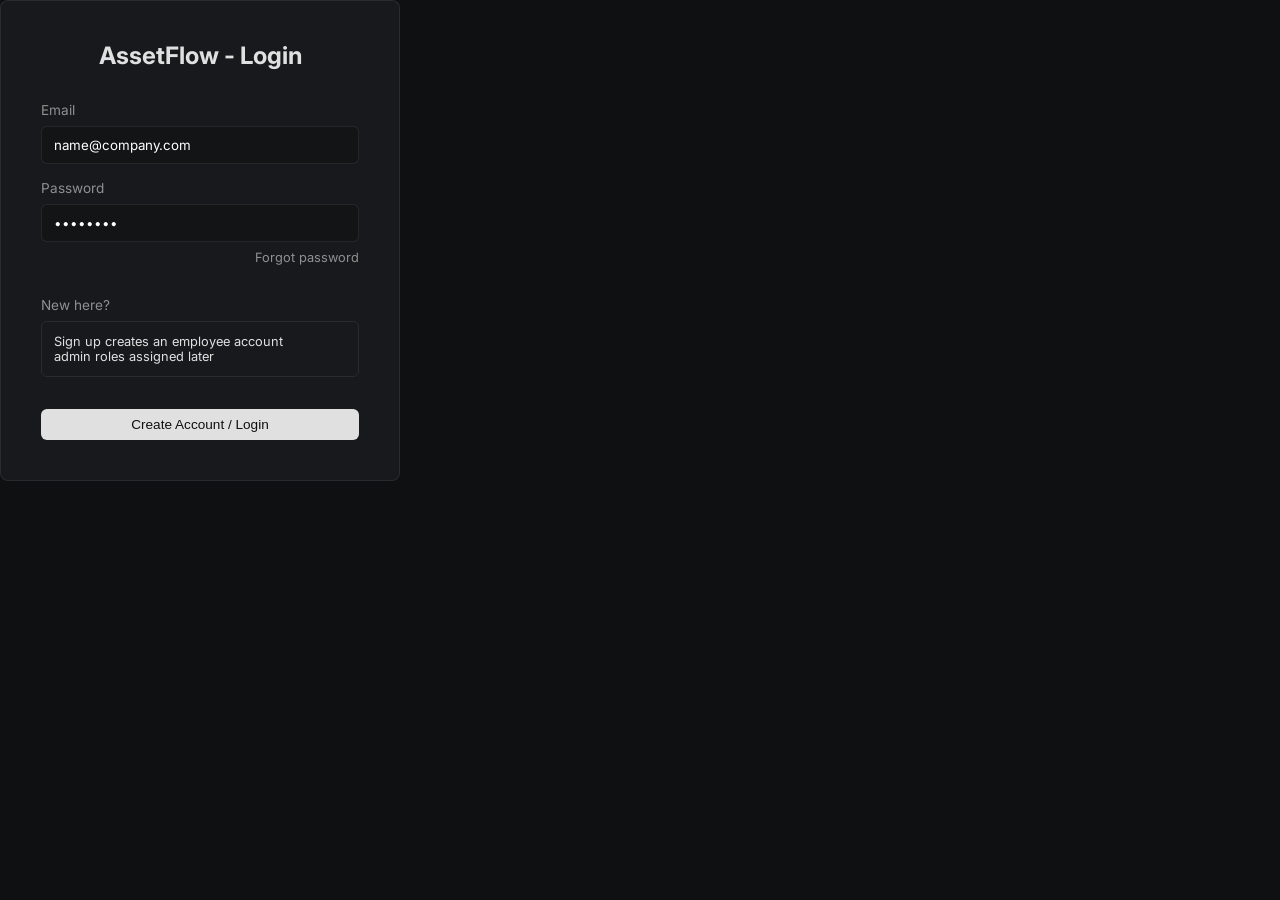
==== frontend/index.html @ 8fb20fa6 "Add AssetFlow frontend UI" ====
<!DOCTYPE html>
<html lang="en">
<head>
    <meta charset="UTF-8">
    <meta name="viewport" content="width=device-width, initial-scale=1.0">
    <title>AssetFlow</title>
    <link rel="stylesheet" href="style.css">
</head>
<body>

    <!-- Login Screen -->
    <div id="view-login" class="view-container active login-container">
        <div class="card glass login-card">
            <div class="login-title">AssetFlow - Login</div>
            <div class="form-group">
                <label>Email</label>
                <input type="email" class="form-control" value="name@company.com">
            </div>
            <div class="form-group">
                <label>Password</label>
                <input type="password" class="form-control" value="••••••••">
                <div style="text-align: right; margin-top: 8px; font-size: 0.8rem; color: var(--text-secondary);">Forgot password</div>
            </div>
            <div style="margin: 32px 0;">
                <div style="font-size: 0.85rem; color: var(--text-secondary); margin-bottom: 8px;">New here?</div>
                <div style="border: 1px solid var(--border-color); padding: 12px; border-radius: 6px; font-size: 0.8rem;">
                    Sign up creates an employee account<br>admin roles assigned later
                </div>
            </div>
            <button class="btn btn-primary" style="width: 100%;" onclick="navigateTo('view-dashboard')">Create Account / Login</button>
        </div>
    </div>

    <!-- Main App Layout -->
    <div id="app-layout" style="display: none; width: 100%; height: 100%;">
        <!-- Sidebar -->
        <div class="sidebar">
            <div class="sidebar-header">AssetFlow</div>
            <div class="sidebar-nav">
                <div class="nav-item active" onclick="navigateTo('view-dashboard')">Dashboard</div>
                <div class="nav-item" onclick="navigateTo('view-org-setup')">Organization setup</div>
                <div class="nav-item" onclick="navigateTo('view-assets')">Assets</div>
                <div class="nav-item" onclick="navigateTo('view-allocation')">Allocation & Transfer</div>
                <div class="nav-item" onclick="navigateTo('view-booking')">Resource Booking</div>
                <div class="nav-item" onclick="navigateTo('view-maintenance')">Maintenance</div>
                <div class="nav-item" onclick="navigateTo('view-audit')">Audit</div>
                <div class="nav-item" onclick="navigateTo('view-reports')">Reports</div>
                <div class="nav-item" onclick="navigateTo('view-notifications')">Notifications</div>
            </div>
        </div>

        <!-- Main Content Area -->
        <div class="main-content">

            <!-- Dashboard Screen -->
            <div id="view-dashboard" class="view-container">
                <div class="screen-header">Today's Overview</div>
                
                <div class="card-grid">
                    <div class="card">
                        <div class="card-title">Available</div>
                        <div class="card-value">128</div>
                    </div>
                    <div class="card">
                        <div class="card-title">Allocated</div>
                        <div class="card-value">35</div>
                    </div>
                    <div class="card">
                        <div class="card-title">Available</div>
                        <div class="card-value">4</div>
                    </div>
                </div>
                
                <div class="card-grid">
                    <div class="card">
                        <div class="card-title">Active Bookings</div>
                        <div class="card-value">4</div>
                    </div>
                    <div class="card">
                        <div class="card-title">Pending Transfers</div>
                        <div class="card-value">3</div>
                    </div>
                    <div class="card">
                        <div class="card-title">Upcoming returns</div>
                        <div class="card-value">12</div>
                    </div>
                </div>

                <div class="alert-banner">
                    3 assets overdue for return - flagged for follow-up
                </div>

                <div style="display: flex; gap: 12px; margin-bottom: 32px;">
                    <button class="btn btn-success">+ register asset</button>
                    <button class="btn">Book resource</button>
                    <button class="btn">Raise requests</button>
                </div>

                <h3>Recent Activity</h3>
                <div class="activity-feed">
                    <div class="activity-item">
                        <span>Laptop AF-0114 - allocated to Priya shah - IT dept</span>
                    </div>
                    <div class="activity-item">
                        <span>Room B2 - booking confirmed - 2:00 to 3:00 PM</span>
                    </div>
                    <div class="activity-item">
                        <span>Projector AF-0092 - maintenance resolved</span>
                    </div>
                </div>
            </div>

            <!-- Organization Setup Screen -->
            <div id="view-org-setup" class="view-container">
                <div class="screen-header">
                    Organization setup
                    <button class="btn btn-success">+ Add</button>
                </div>
                <div class="tabs">
                    <div class="tab active">Departments</div>
                    <div class="tab">Categories</div>
                    <div class="tab">Employee</div>
                </div>
                <div class="table-container">
                    <table>
                        <thead>
                            <tr>
                                <th>Department</th>
                                <th>Head</th>
                                <th>Parent Dept</th>
                                <th>Status</th>
                            </tr>
                        </thead>
                        <tbody>
                            <tr>
                                <td>Engineering</td>
                                <td>aditi sen</td>
                                <td>-</td>
                                <td><span class="badge green">Active</span></td>
                            </tr>
                            <tr>
                                <td>Facilities</td>
                                <td>rohan mehta</td>
                                <td>-</td>
                                <td><span class="badge green">Active</span></td>
                            </tr>
                            <tr>
                                <td>Field ops (east)</td>
                                <td>samir iqbal</td>
                                <td>Field Ops</td>
                                <td><span class="badge gray">Inactive</span></td>
                            </tr>
                        </tbody>
                    </table>
                </div>
                <div style="margin-top: 16px; font-size: 0.85rem; color: var(--text-secondary);">
                    Adding a department here also drives the picklists in Screen 4 & 5
                </div>
            </div>

            <!-- Asset Directory Screen -->
            <div id="view-assets" class="view-container">
                <div class="screen-header">
                    Asset registrations and directory
                    <button class="btn btn-success">+ Register Asset</button>
                </div>
                
                <div style="margin-bottom: 24px;">
                    <input type="text" class="form-control" placeholder="Search by tag, serial, or QR code..." style="margin-bottom: 12px;">
                    <div style="display: flex; gap: 8px;">
                        <button class="btn">Category</button>
                        <button class="btn">Status</button>
                        <button class="btn">Department</button>
                    </div>
                </div>

                <div class="table-container">
                    <table>
                        <thead>
                            <tr>
                                <th>Tag</th>
                                <th>Name</th>
                                <th>Category</th>
                                <th>Status</th>
                                <th>Location</th>
                            </tr>
                        </thead>
                        <tbody>
                            <tr>
                                <td>AF-0012</td>
                                <td>Dell Laptop</td>
                                <td>Electronics</td>
                                <td><span class="badge gray">Allocated</span></td>
                                <td>bangalore</td>
                            </tr>
                            <tr>
                                <td>AF-0042</td>
                                <td>Projector</td>
                                <td>Electronics</td>
                                <td><span class="badge yellow">Maintenance</span></td>
                                <td>HQ Floor 2</td>
                            </tr>
                            <tr>
                                <td>AF-0201</td>
                                <td>Office Chair</td>
                                <td>Furniture</td>
                                <td><span class="badge green">Available</span></td>
                                <td>warehouse</td>
                            </tr>
                        </tbody>
                    </table>
                </div>
            </div>

            <!-- Asset Allocation Screen -->
            <div id="view-allocation" class="view-container">
                <div class="screen-header">Asset allocation & Transfer</div>
                
                <div class="card">
                    <div class="form-group">
                        <label>Asset</label>
                        <input type="text" class="form-control" value="AF-0114 - Dell laptop" readonly>
                    </div>

                    <div class="alert-banner">
                        Already allocated to Priya shah (Engineering)
                        Direct re-allocation is blocked - submit a transfer request below
                    </div>

                    <h4 style="margin: 24px 0 16px 0;">Transfer Request</h4>
                    <div style="display: flex; gap: 16px; margin-bottom: 16px;">
                        <div class="form-group" style="flex: 1;">
                            <label>From</label>
                            <input type="text" class="form-control" value="Priya Shah" readonly>
                        </div>
                        <div class="form-group" style="flex: 1;">
                            <label>To</label>
                            <select class="form-control">
                                <option>Select Employee...</option>
                            </select>
                        </div>
                    </div>
                    
                    <div class="form-group">
                        <label>Reason</label>
                        <textarea class="form-control" rows="3"></textarea>
                    </div>
                    
                    <button class="btn btn-success">Submit Request</button>

                    <h4 style="margin: 32px 0 16px 0;">Allocation history</h4>
                    <div style="font-size: 0.85rem; color: var(--text-secondary); line-height: 1.6;">
                        Mar 12 - Allocated to Priya shah - Engineering<br>
                        Jan 04 - Returned by Arjun dev - condition good
                    </div>
                </div>
            </div>

            <!-- Resource Booking Screen -->
            <div id="view-booking" class="view-container">
                <div class="screen-header">Resource booking</div>
                
                <div class="card">
                    <div class="form-group">
                        <label>Resource</label>
                        <input type="text" class="form-control" value="Conference room B2 - Cap: 8 pax" readonly>
                    </div>
                    
                    <div style="margin: 24px 0; position: relative;">
                        <div style="display: flex; margin-bottom: 8px; font-size: 0.85rem;">
                            <div style="width: 50px;">9:00</div>
                            <div style="flex: 1; background: var(--accent-blue); padding: 4px 8px; border-radius: 4px; color: white;">Booked - Procurement Team - 9 to 10</div>
                        </div>
                        <div style="display: flex; margin-bottom: 8px; font-size: 0.85rem;">
                            <div style="width: 50px;">10:00</div>
                            <div style="flex: 1; border: 1px dashed var(--accent-red); padding: 4px 8px; border-radius: 4px; color: var(--accent-red);">Requested 9:30 to 11:00 - conflict - slot is unavailble</div>
                        </div>
                        <div style="display: flex; margin-bottom: 8px; font-size: 0.85rem;">
                            <div style="width: 50px;">11:00</div>
                        </div>
                    </div>

                    <button class="btn btn-success">Book a slot</button>
                </div>
            </div>

            <!-- Maintenance Screen -->
            <div id="view-maintenance" class="view-container">
                <div class="screen-header">Maintenance Management</div>
                
                <div class="kanban-board">
                    <div class="kanban-column">
                        <div class="kanban-header">Pending</div>
                        <div class="kanban-card">
                            <div class="kanban-card-title">AF-0062</div>
                            <div>Projector bulb not turning on</div>
                        </div>
                    </div>
                    <div class="kanban-column">
                        <div class="kanban-header">Approved</div>
                        <div class="kanban-card">
                            <div class="kanban-card-title">AF-0113</div>
                            <div>AC unit noisy compressor</div>
                        </div>
                    </div>
                    <div class="kanban-column">
                        <div class="kanban-header">Technician assigned</div>
                        <div class="kanban-card">
                            <div class="kanban-card-title">AF-0098</div>
                            <div>Forklift needs oil service</div>
                        </div>
                    </div>
                    <div class="kanban-column">
                        <div class="kanban-header">in progress</div>
                        <div class="kanban-card">
                            <div class="kanban-card-title">AF-0192</div>
                            <div>Printer jam, parts ordered</div>
                        </div>
                    </div>
                    <div class="kanban-column">
                        <div class="kanban-header">Resolved</div>
                        <div class="kanban-card" style="border-color: rgba(16, 185, 129, 0.5);">
                            <div class="kanban-card-title">AF-1122</div>
                            <div>Chair repair resolved 2 Jul</div>
                        </div>
                    </div>
                </div>
            </div>

            <!-- Audit Screen -->
            <div id="view-audit" class="view-container">
                <div class="screen-header">Asset Audit</div>
                
                <div class="card">
                    <div style="font-weight: 600; margin-bottom: 16px;">Q3 audits engineering dept - 1-15 jul</div>
                    <div style="font-size: 0.85rem; color: var(--text-secondary); margin-bottom: 24px;">Auditors: A. Mehra, R. Rajput</div>
                    
                    <div class="table-container" style="margin-bottom: 24px;">
                        <table>
                            <thead>
                                <tr>
                                    <th>Asset</th>
                                    <th>Expected location</th>
                                    <th>Verification</th>
                                </tr>
                            </thead>
                            <tbody>
                                <tr>
                                    <td>AF-0114 Dell laptop</td>
                                    <td>Desk 402</td>
                                    <td><span class="badge gray" style="border: 1px solid var(--accent-green); color: var(--accent-green); background: transparent;">Verified</span></td>
                                </tr>
                                <tr>
                                    <td>AF-0221 Office chair</td>
                                    <td>Desk 402</td>
                                    <td><span class="badge gray" style="border: 1px solid var(--accent-red); color: var(--accent-red); background: transparent;">Missing</span></td>
                                </tr>
                                <tr>
                                    <td>AF-9822 Monitor</td>
                                    <td>Desk 403</td>
                                    <td><span class="badge gray" style="border: 1px solid var(--accent-yellow); color: var(--accent-yellow); background: transparent;">Damaged</span></td>
                                </tr>
                            </tbody>
                        </table>
                    </div>

                    <div class="alert-banner" style="background: rgba(245, 158, 11, 0.1); border-color: rgba(245, 158, 11, 0.3); color: #fbbf24;">
                        2 assets flagged - discrepancy report generated automatically
                    </div>
                    
                    <button class="btn btn-success">Close audit cycle</button>
                </div>
            </div>

            <!-- Reports Screen -->
            <div id="view-reports" class="view-container">
                <div class="screen-header">Reports & Analytics</div>
                
                <div style="display: flex; gap: 16px; margin-bottom: 32px;">
                    <div class="card" style="flex: 1;">
                        <div class="card-title">Utilization by department</div>
                        <div style="height: 150px; display: flex; align-items: flex-end; gap: 12px; margin-top: 16px;">
                            <div style="width: 30px; height: 60%; background: var(--accent-blue);"></div>
                            <div style="width: 30px; height: 90%; background: var(--accent-blue);"></div>
                            <div style="width: 30px; height: 40%; background: var(--accent-blue);"></div>
                            <div style="width: 30px; height: 75%; background: var(--accent-blue);"></div>
                        </div>
                    </div>
                    <div class="card" style="flex: 1;">
                        <div class="card-title">Maintenance frequency</div>
                        <div style="height: 150px; display: flex; align-items: center; justify-content: center; color: var(--accent-blue);">
                            <!-- simple mock line chart path -->
                            <svg width="100%" height="100%" viewBox="0 0 100 100" preserveAspectRatio="none">
                                <path d="M0 80 Q 25 20, 50 60 T 100 10" stroke="currentColor" fill="none" stroke-width="2"/>
                            </svg>
                        </div>
                    </div>
                </div>

                <div style="display: flex; gap: 32px;">
                    <div style="flex: 1;">
                        <h4>Most used assets</h4>
                        <div style="font-size: 0.85rem; color: var(--text-secondary); margin-top: 8px;">
                            Room B2: 24 bookings this month<br>
                            Van AF-332: 21 trips this month<br>
                            Projector AF-228: 18 uses
                        </div>
                    </div>
                    <div style="flex: 1;">
                        <h4>Idle assets</h4>
                        <div style="font-size: 0.85rem; color: var(--text-secondary); margin-top: 8px;">
                            Scanner AF-0021 : unused 120 days<br>
                            Chair AF-2410 : unused 45 days
                        </div>
                    </div>
                </div>
            </div>

            <!-- Notifications Screen -->
            <div id="view-notifications" class="view-container">
                <div class="screen-header">Activity logs & Notifications</div>
                
                <div class="tabs" style="justify-content: center; margin-bottom: 32px;">
                    <div class="tab active">All</div>
                    <div class="tab">Alerts</div>
                    <div class="tab">Approvals</div>
                    <div class="tab">Bookings</div>
                </div>

                <div class="card">
                    <div class="activity-feed" style="margin-top: 0;">
                        <div class="activity-item">
                            <span><span style="color: var(--accent-blue); margin-right: 8px;">●</span> Laptop AF-0114 assigned to Priya shah</span>
                            <span class="activity-time">2m ago</span>
                        </div>
                        <div class="activity-item">
                            <span><span style="color: var(--accent-green); margin-right: 8px;">●</span> Maintenance request AF-0022 approved</span>
                            <span class="activity-time">15m ago</span>
                        </div>
                        <div class="activity-item">
                            <span><span style="color: var(--text-secondary); margin-right: 8px;">●</span> Booking confirmed : Room B2 : 2:00 to 3:00 PM</span>
                            <span class="activity-time">1h ago</span>
                        </div>
                        <div class="activity-item">
                            <span><span style="color: var(--accent-blue); margin-right: 8px;">●</span> Transfer approved : AF-0033 to facilities dept</span>
                            <span class="activity-time">2h ago</span>
                        </div>
                        <div class="activity-item">
                            <span><span style="color: var(--accent-red); margin-right: 8px;">●</span> Overdue return : AF-0021 was due 3 days ago</span>
                            <span class="activity-time">1d ago</span>
                        </div>
                        <div class="activity-item">
                            <span><span style="color: var(--accent-yellow); margin-right: 8px;">●</span> Audit discrepancy flagged : AF-0098 damaged</span>
                            <span class="activity-time">2d ago</span>
                        </div>
                    </div>
                </div>
            </div>

        </div>
    </div>

    <script src="app.js"></script>
</body>
</html>
---- frontend/style.css ----
@import url('https://fonts.googleapis.com/css2?family=Inter:wght@300;400;500;600;700&display=swap');

:root {
    --bg-main: #0f1011;
    --bg-card: #18191c;
    --bg-card-hover: #1e1f23;
    --text-primary: #e0e0e0;
    --text-secondary: #909090;
    --border-color: rgba(255, 255, 255, 0.08);
    --accent-blue: #3b82f6;
    --accent-green: #10b981;
    --accent-red: #ef4444;
    --accent-yellow: #f59e0b;
    --glass-bg: rgba(24, 25, 28, 0.7);
    --glass-border: rgba(255, 255, 255, 0.05);
}

* {
    margin: 0;
    padding: 0;
    box-sizing: border-box;
}

body {
    font-family: 'Inter', sans-serif;
    background-color: var(--bg-main);
    color: var(--text-primary);
    display: flex;
    height: 100vh;
    overflow: hidden;
}

/* Glassmorphism utility */
.glass {
    background: var(--glass-bg);
    backdrop-filter: blur(12px);
    -webkit-backdrop-filter: blur(12px);
    border: 1px solid var(--glass-border);
}

/* Sidebar */
.sidebar {
    width: 250px;
    height: 100vh;
    background-color: var(--bg-card);
    border-right: 1px solid var(--border-color);
    display: flex;
    flex-direction: column;
    padding: 24px 16px;
    transition: transform 0.3s ease;
}

.sidebar-header {
    font-size: 1.25rem;
    font-weight: 700;
    margin-bottom: 32px;
    padding-left: 12px;
    color: #fff;
    display: flex;
    align-items: center;
    gap: 12px;
}

.sidebar-nav {
    display: flex;
    flex-direction: column;
    gap: 8px;
}

.nav-item {
    padding: 10px 12px;
    border-radius: 6px;
    color: var(--text-secondary);
    text-decoration: none;
    font-weight: 500;
    font-size: 0.9rem;
    cursor: pointer;
    transition: all 0.2s ease;
}

.nav-item:hover, .nav-item.active {
    background-color: var(--bg-card-hover);
    color: #fff;
}

/* Main Content */
.main-content {
    flex: 1;
    height: 100vh;
    overflow-y: auto;
    padding: 32px;
}

.view-container {
    display: none;
    animation: fadeIn 0.3s ease;
}

.view-container.active {
    display: block;
}

@keyframes fadeIn {
    from { opacity: 0; transform: translateY(10px); }
    to { opacity: 1; transform: translateY(0); }
}

/* Screen Headers */
.screen-header {
    font-size: 1.5rem;
    font-weight: 600;
    margin-bottom: 24px;
    display: flex;
    justify-content: space-between;
    align-items: center;
}

/* Cards & Layout */
.card-grid {
    display: grid;
    grid-template-columns: repeat(auto-fit, minmax(200px, 1fr));
    gap: 16px;
    margin-bottom: 24px;
}

.card {
    background-color: var(--bg-card);
    border: 1px solid var(--border-color);
    border-radius: 8px;
    padding: 20px;
    transition: transform 0.2s ease, border-color 0.2s ease;
}

.card:hover {
    transform: translateY(-2px);
    border-color: rgba(255, 255, 255, 0.15);
}

.card-title {
    font-size: 0.85rem;
    color: var(--text-secondary);
    margin-bottom: 8px;
}

.card-value {
    font-size: 1.75rem;
    font-weight: 700;
    color: #fff;
}

/* Red Banner */
.alert-banner {
    background-color: rgba(239, 68, 68, 0.1);
    border: 1px solid rgba(239, 68, 68, 0.3);
    color: #fca5a5;
    padding: 12px 16px;
    border-radius: 6px;
    margin-bottom: 24px;
    display: flex;
    align-items: center;
    gap: 12px;
    font-size: 0.9rem;
    font-weight: 500;
}

/* Buttons */
.btn {
    background-color: transparent;
    border: 1px solid var(--border-color);
    color: var(--text-primary);
    padding: 8px 16px;
    border-radius: 6px;
    font-size: 0.85rem;
    font-weight: 500;
    cursor: pointer;
    transition: all 0.2s ease;
}

.btn:hover {
    background-color: var(--bg-card-hover);
}

.btn-primary {
    background-color: var(--text-primary);
    color: var(--bg-main);
    border: none;
}

.btn-primary:hover {
    background-color: #fff;
}

.btn-success {
    background-color: rgba(16, 185, 129, 0.15);
    color: #34d399;
    border: 1px solid rgba(16, 185, 129, 0.3);
}

.btn-success:hover {
    background-color: rgba(16, 185, 129, 0.25);
}

/* Tables */
.table-container {
    background-color: var(--bg-card);
    border: 1px solid var(--border-color);
    border-radius: 8px;
    overflow: hidden;
}

table {
    width: 100%;
    border-collapse: collapse;
}

th, td {
    padding: 12px 16px;
    text-align: left;
    border-bottom: 1px solid var(--border-color);
    font-size: 0.9rem;
}

th {
    color: var(--text-secondary);
    font-weight: 500;
    font-size: 0.8rem;
    text-transform: uppercase;
    letter-spacing: 0.05em;
    background-color: rgba(0,0,0,0.2);
}

tr:last-child td {
    border-bottom: none;
}

/* Badges */
.badge {
    padding: 4px 8px;
    border-radius: 4px;
    font-size: 0.75rem;
    font-weight: 600;
}

.badge.green {
    background-color: rgba(16, 185, 129, 0.15);
    color: #34d399;
}

.badge.red {
    background-color: rgba(239, 68, 68, 0.15);
    color: #fca5a5;
}

.badge.yellow {
    background-color: rgba(245, 158, 11, 0.15);
    color: #fbbf24;
}

.badge.gray {
    background-color: rgba(255, 255, 255, 0.1);
    color: var(--text-secondary);
}

/* Tabs */
.tabs {
    display: flex;
    gap: 16px;
    margin-bottom: 24px;
    border-bottom: 1px solid var(--border-color);
}

.tab {
    padding: 8px 0;
    color: var(--text-secondary);
    cursor: pointer;
    border-bottom: 2px solid transparent;
    font-weight: 500;
    font-size: 0.9rem;
    margin-bottom: -1px;
}

.tab.active {
    color: #fff;
    border-bottom-color: #fff;
}

/* Forms */
.form-group {
    margin-bottom: 16px;
}

.form-group label {
    display: block;
    margin-bottom: 8px;
    font-size: 0.85rem;
    color: var(--text-secondary);
}

.form-control {
    width: 100%;
    padding: 10px 12px;
    background-color: rgba(0,0,0,0.2);
    border: 1px solid var(--border-color);
    border-radius: 6px;
    color: #fff;
    font-family: inherit;
    transition: border-color 0.2s ease;
}

.form-control:focus {
    outline: none;
    border-color: var(--text-secondary);
}

/* Kanban Board */
.kanban-board {
    display: flex;
    gap: 16px;
    overflow-x: auto;
    padding-bottom: 16px;
}

.kanban-column {
    flex: 1;
    min-width: 250px;
    background-color: rgba(0,0,0,0.1);
    border: 1px solid var(--border-color);
    border-radius: 8px;
    padding: 16px;
}

.kanban-header {
    font-size: 0.85rem;
    font-weight: 600;
    color: var(--text-secondary);
    margin-bottom: 16px;
    text-transform: uppercase;
    letter-spacing: 0.05em;
}

.kanban-card {
    background-color: var(--bg-card);
    border: 1px solid var(--border-color);
    border-radius: 6px;
    padding: 12px;
    margin-bottom: 12px;
    font-size: 0.85rem;
}

.kanban-card-title {
    font-weight: 600;
    color: #fff;
    margin-bottom: 4px;
}

/* Activity Feed */
.activity-feed {
    margin-top: 32px;
}

.activity-item {
    display: flex;
    justify-content: space-between;
    padding: 12px 0;
    border-bottom: 1px solid var(--border-color);
    font-size: 0.85rem;
}

.activity-item:last-child {
    border-bottom: none;
}

.activity-time {
    color: var(--text-secondary);
}

/* Login Screen specific */
.login-container {
    display: flex;
    justify-content: center;
    align-items: center;
    height: 100vh;
    width: 100vw;
    background-color: var(--bg-main);
}

.login-card {
    width: 100%;
    max-width: 400px;
    padding: 40px;
}

.login-title {
    text-align: center;
    font-size: 1.5rem;
    margin-bottom: 32px;
    font-weight: 700;
}
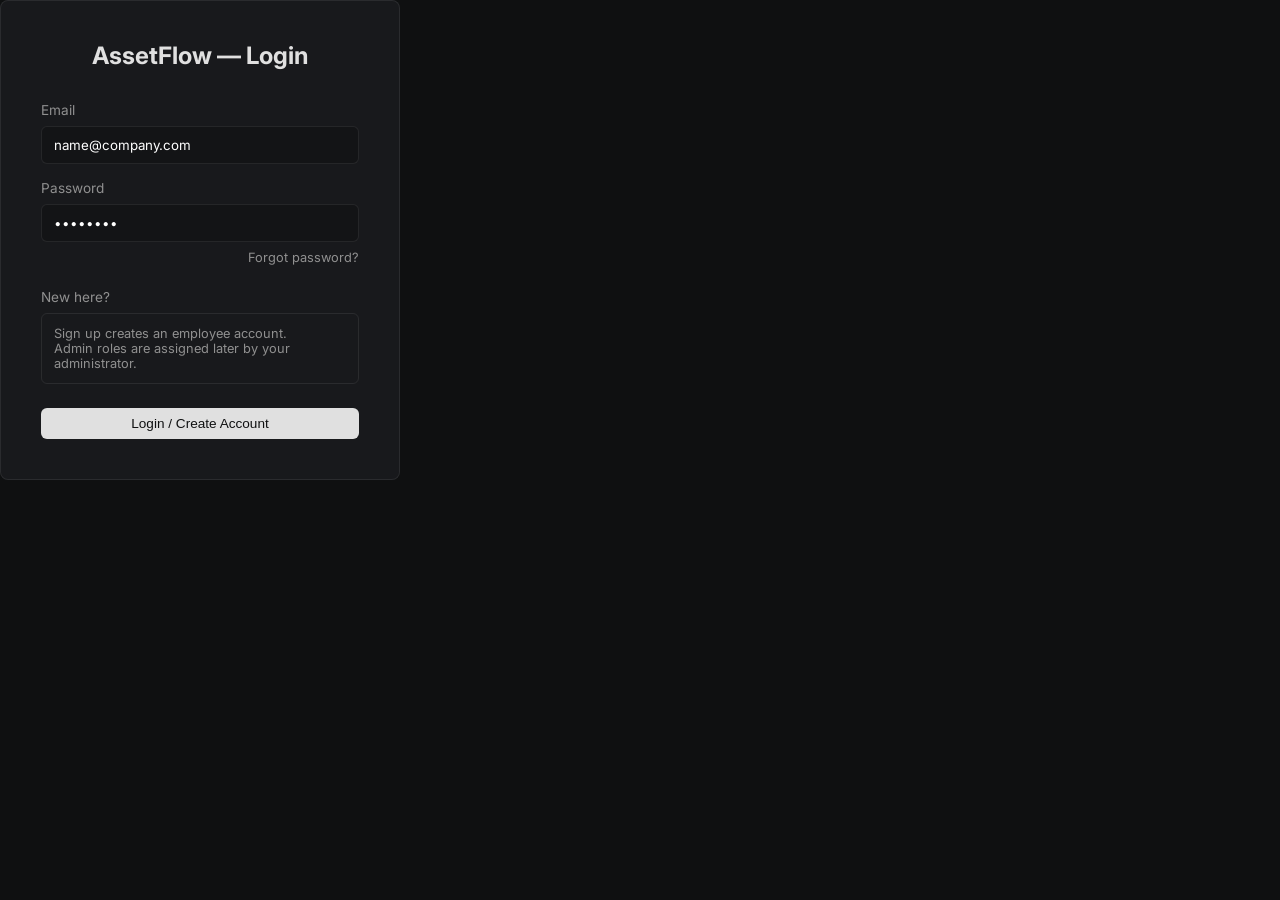
==== commit 74d4f34a: "Describe what you changed" ====
--- a/frontend/index.html
+++ b/frontend/index.html
@@ -3,36 +3,42 @@
 <head>
     <meta charset="UTF-8">
     <meta name="viewport" content="width=device-width, initial-scale=1.0">
-    <title>AssetFlow</title>
+    <title>AssetFlow — Enterprise Asset Management</title>
+    <meta name="description" content="AssetFlow: Centralized asset lifecycle, booking, maintenance, and audit management.">
     <link rel="stylesheet" href="style.css">
 </head>
 <body>
 
-    <!-- Login Screen -->
+    <!-- ==============================
+         LOGIN SCREEN
+    ============================== -->
     <div id="view-login" class="view-container active login-container">
         <div class="card glass login-card">
-            <div class="login-title">AssetFlow - Login</div>
+            <div class="login-title">AssetFlow — Login</div>
             <div class="form-group">
-                <label>Email</label>
-                <input type="email" class="form-control" value="name@company.com">
+                <label for="login-email">Email</label>
+                <input id="login-email" type="email" class="form-control" value="name@company.com">
             </div>
             <div class="form-group">
-                <label>Password</label>
-                <input type="password" class="form-control" value="••••••••">
-                <div style="text-align: right; margin-top: 8px; font-size: 0.8rem; color: var(--text-secondary);">Forgot password</div>
-            </div>
-            <div style="margin: 32px 0;">
+                <label for="login-password">Password</label>
+                <input id="login-password" type="password" class="form-control" value="••••••••">
+                <div style="text-align: right; margin-top: 8px; font-size: 0.8rem; color: var(--text-secondary); cursor: pointer;">Forgot password?</div>
+            </div>
+            <div style="margin: 24px 0;">
                 <div style="font-size: 0.85rem; color: var(--text-secondary); margin-bottom: 8px;">New here?</div>
-                <div style="border: 1px solid var(--border-color); padding: 12px; border-radius: 6px; font-size: 0.8rem;">
-                    Sign up creates an employee account<br>admin roles assigned later
-                </div>
-            </div>
-            <button class="btn btn-primary" style="width: 100%;" onclick="navigateTo('view-dashboard')">Create Account / Login</button>
+                <div style="border: 1px solid var(--border-color); padding: 12px; border-radius: 6px; font-size: 0.8rem; color: var(--text-secondary);">
+                    Sign up creates an employee account.<br>Admin roles are assigned later by your administrator.
+                </div>
+            </div>
+            <button class="btn btn-primary" id="btn-login" style="width: 100%;" onclick="navigateTo('view-dashboard')">Login / Create Account</button>
         </div>
     </div>
 
-    <!-- Main App Layout -->
+    <!-- ==============================
+         MAIN APP LAYOUT
+    ============================== -->
     <div id="app-layout" style="display: none; width: 100%; height: 100%;">
+
         <!-- Sidebar -->
         <div class="sidebar">
             <div class="sidebar-header">AssetFlow</div>
@@ -40,7 +46,7 @@
                 <div class="nav-item active" onclick="navigateTo('view-dashboard')">Dashboard</div>
                 <div class="nav-item" onclick="navigateTo('view-org-setup')">Organization setup</div>
                 <div class="nav-item" onclick="navigateTo('view-assets')">Assets</div>
-                <div class="nav-item" onclick="navigateTo('view-allocation')">Allocation & Transfer</div>
+                <div class="nav-item" onclick="navigateTo('view-allocation')">Allocation &amp; Transfer</div>
                 <div class="nav-item" onclick="navigateTo('view-booking')">Resource Booking</div>
                 <div class="nav-item" onclick="navigateTo('view-maintenance')">Maintenance</div>
                 <div class="nav-item" onclick="navigateTo('view-audit')">Audit</div>
@@ -52,25 +58,25 @@
         <!-- Main Content Area -->
         <div class="main-content">
 
-            <!-- Dashboard Screen -->
+            <!-- ==============================  DASHBOARD  -->
             <div id="view-dashboard" class="view-container">
                 <div class="screen-header">Today's Overview</div>
-                
+
                 <div class="card-grid">
                     <div class="card">
                         <div class="card-title">Available</div>
-                        <div class="card-value">128</div>
+                        <div class="card-value" style="color: var(--accent-green);">128</div>
                     </div>
                     <div class="card">
                         <div class="card-title">Allocated</div>
-                        <div class="card-value">35</div>
-                    </div>
-                    <div class="card">
-                        <div class="card-title">Available</div>
-                        <div class="card-value">4</div>
-                    </div>
-                </div>
-                
+                        <div class="card-value" style="color: var(--accent-blue);">35</div>
+                    </div>
+                    <div class="card">
+                        <div class="card-title">Under Maintenance</div>
+                        <div class="card-value" style="color: var(--accent-yellow);">4</div>
+                    </div>
+                </div>
+
                 <div class="card-grid">
                     <div class="card">
                         <div class="card-title">Active Bookings</div>
@@ -81,346 +87,372 @@
                         <div class="card-value">3</div>
                     </div>
                     <div class="card">
-                        <div class="card-title">Upcoming returns</div>
+                        <div class="card-title">Upcoming Returns</div>
                         <div class="card-value">12</div>
                     </div>
                 </div>
 
                 <div class="alert-banner">
-                    3 assets overdue for return - flagged for follow-up
-                </div>
-
-                <div style="display: flex; gap: 12px; margin-bottom: 32px;">
-                    <button class="btn btn-success">+ register asset</button>
-                    <button class="btn">Book resource</button>
-                    <button class="btn">Raise requests</button>
+                    ⚠ 3 assets overdue for return — flagged for follow-up
+                </div>
+
+                <div style="display: flex; gap: 12px; margin-bottom: 32px; flex-wrap: wrap;">
+                    <button class="btn btn-success" id="btn-register-asset">+ Register Asset</button>
+                    <button class="btn" id="btn-book-resource">Book Resource</button>
+                    <button class="btn" id="btn-raise-request">Raise Request</button>
                 </div>
 
                 <h3>Recent Activity</h3>
                 <div class="activity-feed">
                     <div class="activity-item">
-                        <span>Laptop AF-0114 - allocated to Priya shah - IT dept</span>
+                        <span><span style="color: var(--accent-blue); margin-right: 8px;">●</span>Laptop AF-0114 — allocated to Priya Shah — IT dept</span>
+                        <span class="activity-time">2m ago</span>
                     </div>
                     <div class="activity-item">
-                        <span>Room B2 - booking confirmed - 2:00 to 3:00 PM</span>
+                        <span><span style="color: var(--text-secondary); margin-right: 8px;">●</span>Room B2 — booking confirmed — 2:00 to 3:00 PM</span>
+                        <span class="activity-time">15m ago</span>
                     </div>
                     <div class="activity-item">
-                        <span>Projector AF-0092 - maintenance resolved</span>
-                    </div>
-                </div>
-            </div>
-
-            <!-- Organization Setup Screen -->
+                        <span><span style="color: var(--accent-green); margin-right: 8px;">●</span>Projector AF-0092 — maintenance resolved</span>
+                        <span class="activity-time">1h ago</span>
+                    </div>
+                </div>
+            </div>
+
+            <!-- ==============================  ORGANIZATION SETUP  -->
             <div id="view-org-setup" class="view-container">
                 <div class="screen-header">
-                    Organization setup
+                    Organization Setup
                     <button class="btn btn-success">+ Add</button>
                 </div>
-                <div class="tabs">
+                <div class="tabs" id="org-tabs">
                     <div class="tab active">Departments</div>
                     <div class="tab">Categories</div>
-                    <div class="tab">Employee</div>
-                </div>
-                <div class="table-container">
-                    <table>
-                        <thead>
-                            <tr>
-                                <th>Department</th>
-                                <th>Head</th>
-                                <th>Parent Dept</th>
-                                <th>Status</th>
-                            </tr>
-                        </thead>
-                        <tbody>
-                            <tr>
-                                <td>Engineering</td>
-                                <td>aditi sen</td>
-                                <td>-</td>
-                                <td><span class="badge green">Active</span></td>
-                            </tr>
-                            <tr>
-                                <td>Facilities</td>
-                                <td>rohan mehta</td>
-                                <td>-</td>
-                                <td><span class="badge green">Active</span></td>
-                            </tr>
-                            <tr>
-                                <td>Field ops (east)</td>
-                                <td>samir iqbal</td>
-                                <td>Field Ops</td>
-                                <td><span class="badge gray">Inactive</span></td>
-                            </tr>
-                        </tbody>
-                    </table>
-                </div>
-                <div style="margin-top: 16px; font-size: 0.85rem; color: var(--text-secondary);">
-                    Adding a department here also drives the picklists in Screen 4 & 5
-                </div>
-            </div>
-
-            <!-- Asset Directory Screen -->
+                    <div class="tab">Employees</div>
+                </div>
+
+                <!-- Tab Panel: Departments -->
+                <div class="tab-panel">
+                    <div class="table-container">
+                        <table>
+                            <thead><tr><th>Department</th><th>Head</th><th>Parent Dept</th><th>Status</th></tr></thead>
+                            <tbody>
+                                <tr><td>Engineering</td><td>Aditi Sen</td><td>—</td><td><span class="badge green">Active</span></td></tr>
+                                <tr><td>Facilities</td><td>Rohan Mehta</td><td>—</td><td><span class="badge green">Active</span></td></tr>
+                                <tr><td>Field Ops (East)</td><td>Samir Iqbal</td><td>Field Ops</td><td><span class="badge gray">Inactive</span></td></tr>
+                            </tbody>
+                        </table>
+                    </div>
+                    <div style="margin-top: 12px; font-size: 0.85rem; color: var(--text-secondary);">Adding a department here also drives the picklists in Asset Registration and Allocation forms.</div>
+                </div>
+
+                <!-- Tab Panel: Categories -->
+                <div class="tab-panel" style="display:none;">
+                    <div class="table-container">
+                        <table>
+                            <thead><tr><th>Category</th><th>Code</th><th>Type</th><th>Maintenance Required</th></tr></thead>
+                            <tbody>
+                                <tr><td>Equipment / Laptops</td><td>LTP</td><td>Asset</td><td><span class="badge green">Yes</span></td></tr>
+                                <tr><td>Equipment / Projectors</td><td>PRJ</td><td>Asset &amp; Resource</td><td><span class="badge green">Yes</span></td></tr>
+                                <tr><td>Meeting Rooms</td><td>ROOM</td><td>Bookable Resource</td><td><span class="badge gray">No</span></td></tr>
+                            </tbody>
+                        </table>
+                    </div>
+                </div>
+
+                <!-- Tab Panel: Employees -->
+                <div class="tab-panel" style="display:none;">
+                    <div class="table-container">
+                        <table>
+                            <thead><tr><th>Name</th><th>Department</th><th>Role</th><th>Email</th></tr></thead>
+                            <tbody>
+                                <tr><td>Maharshi Khamar</td><td>IT</td><td><span class="badge yellow">Admin</span></td><td>maharshi@example.com</td></tr>
+                                <tr><td>Jigar Vighani</td><td>IT</td><td><span class="badge gray">Employee</span></td><td>jigar@example.com</td></tr>
+                                <tr><td>Jaydev Bunkar</td><td>Facilities</td><td><span class="badge gray">Employee</span></td><td>jaydev@example.com</td></tr>
+                            </tbody>
+                        </table>
+                    </div>
+                </div>
+            </div>
+
+            <!-- ==============================  ASSET DIRECTORY  -->
             <div id="view-assets" class="view-container">
                 <div class="screen-header">
-                    Asset registrations and directory
+                    Asset Registration &amp; Directory
                     <button class="btn btn-success">+ Register Asset</button>
                 </div>
-                
                 <div style="margin-bottom: 24px;">
-                    <input type="text" class="form-control" placeholder="Search by tag, serial, or QR code..." style="margin-bottom: 12px;">
-                    <div style="display: flex; gap: 8px;">
+                    <input id="asset-search-input" type="text" class="form-control" placeholder="Search by tag, name, serial or QR code..." style="margin-bottom: 12px;">
+                    <div style="display: flex; gap: 8px; flex-wrap: wrap;">
                         <button class="btn">Category</button>
                         <button class="btn">Status</button>
                         <button class="btn">Department</button>
                     </div>
                 </div>
-
                 <div class="table-container">
                     <table>
-                        <thead>
-                            <tr>
-                                <th>Tag</th>
-                                <th>Name</th>
-                                <th>Category</th>
-                                <th>Status</th>
-                                <th>Location</th>
-                            </tr>
-                        </thead>
-                        <tbody>
-                            <tr>
-                                <td>AF-0012</td>
-                                <td>Dell Laptop</td>
-                                <td>Electronics</td>
-                                <td><span class="badge gray">Allocated</span></td>
-                                <td>bangalore</td>
-                            </tr>
-                            <tr>
-                                <td>AF-0042</td>
-                                <td>Projector</td>
-                                <td>Electronics</td>
-                                <td><span class="badge yellow">Maintenance</span></td>
-                                <td>HQ Floor 2</td>
-                            </tr>
-                            <tr>
-                                <td>AF-0201</td>
-                                <td>Office Chair</td>
-                                <td>Furniture</td>
-                                <td><span class="badge green">Available</span></td>
-                                <td>warehouse</td>
-                            </tr>
+                        <thead><tr><th>Tag</th><th>Name</th><th>Category</th><th>Status</th><th>Location</th></tr></thead>
+                        <tbody id="asset-table-body">
+                            <tr><td>AF-0012</td><td>Dell Laptop</td><td>Electronics</td><td><span class="badge gray">Allocated</span></td><td>Bangalore</td></tr>
+                            <tr><td>AF-0042</td><td>Epson Projector</td><td>Electronics</td><td><span class="badge yellow">Maintenance</span></td><td>HQ Floor 2</td></tr>
+                            <tr><td>AF-0201</td><td>Office Chair</td><td>Furniture</td><td><span class="badge green">Available</span></td><td>Warehouse</td></tr>
+                            <tr><td>AF-ROOM-001</td><td>Meeting Room Alpha</td><td>Meeting Rooms</td><td><span class="badge green">Available</span></td><td>First Floor</td></tr>
                         </tbody>
                     </table>
                 </div>
             </div>
 
-            <!-- Asset Allocation Screen -->
+            <!-- ==============================  ALLOCATION & TRANSFER  -->
             <div id="view-allocation" class="view-container">
-                <div class="screen-header">Asset allocation & Transfer</div>
-                
+                <div class="screen-header">Asset Allocation &amp; Transfer</div>
                 <div class="card">
                     <div class="form-group">
                         <label>Asset</label>
-                        <input type="text" class="form-control" value="AF-0114 - Dell laptop" readonly>
-                    </div>
-
+                        <input type="text" class="form-control" value="AF-0114 — Dell Laptop" readonly>
+                    </div>
                     <div class="alert-banner">
-                        Already allocated to Priya shah (Engineering)
-                        Direct re-allocation is blocked - submit a transfer request below
-                    </div>
-
+                        ⛔ Already allocated to Priya Shah (Engineering). Direct re-allocation is blocked — submit a transfer request below.
+                    </div>
                     <h4 style="margin: 24px 0 16px 0;">Transfer Request</h4>
-                    <div style="display: flex; gap: 16px; margin-bottom: 16px;">
-                        <div class="form-group" style="flex: 1;">
+                    <div style="display: flex; gap: 16px; margin-bottom: 16px; flex-wrap: wrap;">
+                        <div class="form-group" style="flex: 1; min-width: 200px;">
                             <label>From</label>
                             <input type="text" class="form-control" value="Priya Shah" readonly>
                         </div>
-                        <div class="form-group" style="flex: 1;">
+                        <div class="form-group" style="flex: 1; min-width: 200px;">
                             <label>To</label>
-                            <select class="form-control">
-                                <option>Select Employee...</option>
+                            <select class="form-control" id="transfer-to-select">
+                                <option value="">Select Employee...</option>
+                                <option value="jigar">Jigar Vighani — IT</option>
+                                <option value="rakshit">Rakshit Dave — Finance</option>
+                                <option value="jaydev">Jaydev Bunkar — Facilities</option>
                             </select>
                         </div>
                     </div>
-                    
                     <div class="form-group">
                         <label>Reason</label>
-                        <textarea class="form-control" rows="3"></textarea>
-                    </div>
-                    
-                    <button class="btn btn-success">Submit Request</button>
-
-                    <h4 style="margin: 32px 0 16px 0;">Allocation history</h4>
-                    <div style="font-size: 0.85rem; color: var(--text-secondary); line-height: 1.6;">
-                        Mar 12 - Allocated to Priya shah - Engineering<br>
-                        Jan 04 - Returned by Arjun dev - condition good
-                    </div>
-                </div>
-            </div>
-
-            <!-- Resource Booking Screen -->
+                        <textarea class="form-control" id="transfer-reason" rows="3" placeholder="Explain why this transfer is needed..."></textarea>
+                    </div>
+                    <button class="btn btn-success" id="btn-submit-transfer" onclick="submitTransferRequest()">Submit Request</button>
+                    <div id="transfer-success-note" style="display:none; margin-top: 12px; color: var(--accent-green); font-size: 0.85rem;">
+                        ✓ Transfer request submitted. An Asset Manager will review and approve.
+                    </div>
+
+                    <h4 style="margin: 32px 0 16px 0;">Allocation History</h4>
+                    <div style="font-size: 0.85rem; color: var(--text-secondary); line-height: 1.8;">
+                        Mar 12 — Allocated to Priya Shah — Engineering<br>
+                        Jan 04 — Returned by Arjun Dev — condition: good
+                    </div>
+                </div>
+            </div>
+
+            <!-- ==============================  RESOURCE BOOKING  -->
             <div id="view-booking" class="view-container">
-                <div class="screen-header">Resource booking</div>
-                
+                <div class="screen-header">Resource Booking</div>
                 <div class="card">
                     <div class="form-group">
                         <label>Resource</label>
-                        <input type="text" class="form-control" value="Conference room B2 - Cap: 8 pax" readonly>
-                    </div>
-                    
-                    <div style="margin: 24px 0; position: relative;">
-                        <div style="display: flex; margin-bottom: 8px; font-size: 0.85rem;">
-                            <div style="width: 50px;">9:00</div>
-                            <div style="flex: 1; background: var(--accent-blue); padding: 4px 8px; border-radius: 4px; color: white;">Booked - Procurement Team - 9 to 10</div>
-                        </div>
-                        <div style="display: flex; margin-bottom: 8px; font-size: 0.85rem;">
-                            <div style="width: 50px;">10:00</div>
-                            <div style="flex: 1; border: 1px dashed var(--accent-red); padding: 4px 8px; border-radius: 4px; color: var(--accent-red);">Requested 9:30 to 11:00 - conflict - slot is unavailble</div>
-                        </div>
-                        <div style="display: flex; margin-bottom: 8px; font-size: 0.85rem;">
-                            <div style="width: 50px;">11:00</div>
-                        </div>
-                    </div>
-
-                    <button class="btn btn-success">Book a slot</button>
-                </div>
-            </div>
-
-            <!-- Maintenance Screen -->
+                        <input type="text" class="form-control" value="Conference Room B2 — Capacity: 8 pax" readonly>
+                    </div>
+
+                    <div style="font-size: 0.85rem; font-weight: 600; color: var(--text-secondary); margin: 16px 0 8px 0; text-transform: uppercase; letter-spacing: 0.05em;">Timeline — Today</div>
+                    <div style="position: relative; margin-bottom: 24px;">
+                        <div style="display: flex; align-items: center; gap: 12px; margin-bottom: 8px; font-size: 0.85rem;">
+                            <div style="width: 55px; color: var(--text-secondary);">9:00</div>
+                            <div style="flex: 1; background: var(--accent-blue); padding: 8px 12px; border-radius: 4px; color: white; font-weight: 500;">Booked — Procurement Team (9:00 – 10:00)</div>
+                        </div>
+                        <div style="display: flex; align-items: center; gap: 12px; margin-bottom: 8px; font-size: 0.85rem;">
+                            <div style="width: 55px; color: var(--text-secondary);">10:00</div>
+                            <div style="flex: 1; border: 1px dashed var(--accent-red); padding: 8px 12px; border-radius: 4px; color: var(--accent-red); font-weight: 500;">⛔ Your request (9:30 – 11:00) — conflict, slot is unavailable</div>
+                        </div>
+                        <div style="display: flex; align-items: center; gap: 12px; margin-bottom: 8px; font-size: 0.85rem;">
+                            <div style="width: 55px; color: var(--text-secondary);">11:00</div>
+                            <div style="flex: 1; border: 1px dashed var(--accent-green); padding: 8px 12px; border-radius: 4px; color: var(--accent-green);">✓ Available from 11:00 onwards</div>
+                        </div>
+                    </div>
+
+                    <button class="btn btn-success" onclick="showBookingForm()">+ Book a Slot</button>
+
+                    <div id="booking-form-area" style="display:none; margin-top: 24px; padding-top: 24px; border-top: 1px solid var(--border-color);">
+                        <h4 style="margin-bottom: 16px;">New Booking</h4>
+                        <div style="display: flex; gap: 16px; flex-wrap: wrap;">
+                            <div class="form-group" style="flex: 1; min-width: 160px;">
+                                <label>Start Time</label>
+                                <input type="datetime-local" class="form-control" value="2026-07-12T11:00">
+                            </div>
+                            <div class="form-group" style="flex: 1; min-width: 160px;">
+                                <label>End Time</label>
+                                <input type="datetime-local" class="form-control" value="2026-07-12T12:00">
+                            </div>
+                        </div>
+                        <div class="form-group">
+                            <label>Purpose</label>
+                            <input type="text" class="form-control" placeholder="e.g. Sprint review, client meeting...">
+                        </div>
+                        <button class="btn btn-success">Confirm Booking</button>
+                    </div>
+                </div>
+            </div>
+
+            <!-- ==============================  MAINTENANCE  -->
             <div id="view-maintenance" class="view-container">
                 <div class="screen-header">Maintenance Management</div>
-                
                 <div class="kanban-board">
                     <div class="kanban-column">
                         <div class="kanban-header">Pending</div>
                         <div class="kanban-card">
-                            <div class="kanban-card-title">AF-0062</div>
-                            <div>Projector bulb not turning on</div>
+                            <div class="kanban-card-title">AF-MNT-00062</div>
+                            <div style="font-size: 0.8rem; color: var(--text-secondary); margin-top: 4px;">Projector bulb not turning on</div>
+                            <div style="margin-top: 8px;"><span class="badge yellow">Normal</span></div>
                         </div>
                     </div>
                     <div class="kanban-column">
                         <div class="kanban-header">Approved</div>
                         <div class="kanban-card">
-                            <div class="kanban-card-title">AF-0113</div>
-                            <div>AC unit noisy compressor</div>
+                            <div class="kanban-card-title">AF-MNT-00113</div>
+                            <div style="font-size: 0.8rem; color: var(--text-secondary); margin-top: 4px;">AC unit noisy compressor</div>
+                            <div style="margin-top: 8px;"><span class="badge red">Critical</span></div>
                         </div>
                     </div>
                     <div class="kanban-column">
-                        <div class="kanban-header">Technician assigned</div>
+                        <div class="kanban-header">Technician Assigned</div>
                         <div class="kanban-card">
-                            <div class="kanban-card-title">AF-0098</div>
-                            <div>Forklift needs oil service</div>
+                            <div class="kanban-card-title">AF-MNT-00098</div>
+                            <div style="font-size: 0.8rem; color: var(--text-secondary); margin-top: 4px;">Forklift needs oil service</div>
+                            <div style="margin-top: 8px;"><span class="badge gray">Low</span></div>
                         </div>
                     </div>
                     <div class="kanban-column">
-                        <div class="kanban-header">in progress</div>
+                        <div class="kanban-header">In Progress</div>
                         <div class="kanban-card">
-                            <div class="kanban-card-title">AF-0192</div>
-                            <div>Printer jam, parts ordered</div>
+                            <div class="kanban-card-title">AF-MNT-00192</div>
+                            <div style="font-size: 0.8rem; color: var(--text-secondary); margin-top: 4px;">Printer jam, parts ordered</div>
+                            <div style="margin-top: 8px;"><span class="badge yellow">High</span></div>
                         </div>
                     </div>
                     <div class="kanban-column">
                         <div class="kanban-header">Resolved</div>
-                        <div class="kanban-card" style="border-color: rgba(16, 185, 129, 0.5);">
-                            <div class="kanban-card-title">AF-1122</div>
-                            <div>Chair repair resolved 2 Jul</div>
-                        </div>
-                    </div>
-                </div>
-            </div>
-
-            <!-- Audit Screen -->
+                        <div class="kanban-card" style="border-color: rgba(16, 185, 129, 0.4);">
+                            <div class="kanban-card-title" style="color: var(--accent-green);">AF-MNT-01122</div>
+                            <div style="font-size: 0.8rem; color: var(--text-secondary); margin-top: 4px;">Chair repair — resolved 2 Jul</div>
+                            <div style="margin-top: 8px;"><span class="badge green">Done</span></div>
+                        </div>
+                    </div>
+                </div>
+            </div>
+
+            <!-- ==============================  AUDIT  -->
             <div id="view-audit" class="view-container">
                 <div class="screen-header">Asset Audit</div>
-                
                 <div class="card">
-                    <div style="font-weight: 600; margin-bottom: 16px;">Q3 audits engineering dept - 1-15 jul</div>
-                    <div style="font-size: 0.85rem; color: var(--text-secondary); margin-bottom: 24px;">Auditors: A. Mehra, R. Rajput</div>
-                    
+                    <div style="display: flex; justify-content: space-between; align-items: flex-start; flex-wrap: wrap; gap: 8px; margin-bottom: 16px;">
+                        <div>
+                            <div style="font-weight: 600; font-size: 1rem;">Q3 Audit — Engineering Dept</div>
+                            <div style="font-size: 0.85rem; color: var(--text-secondary); margin-top: 4px;">Period: 1–15 Jul 2026 | Auditors: A. Mehra, R. Rajput</div>
+                        </div>
+                        <span class="badge yellow">In Progress</span>
+                    </div>
+
                     <div class="table-container" style="margin-bottom: 24px;">
                         <table>
-                            <thead>
-                                <tr>
-                                    <th>Asset</th>
-                                    <th>Expected location</th>
-                                    <th>Verification</th>
-                                </tr>
-                            </thead>
+                            <thead><tr><th>Asset</th><th>Expected Location</th><th>Verification</th></tr></thead>
                             <tbody>
                                 <tr>
-                                    <td>AF-0114 Dell laptop</td>
-                                    <td>Desk 402</td>
-                                    <td><span class="badge gray" style="border: 1px solid var(--accent-green); color: var(--accent-green); background: transparent;">Verified</span></td>
+                                    <td>AF-0114 Dell Laptop</td><td>Desk 402</td>
+                                    <td><button class="badge gray" data-state="verified" style="border: 1px solid var(--accent-green); color: var(--accent-green); background: transparent; cursor: pointer;" onclick="toggleVerification(this)">Verified</button></td>
                                 </tr>
                                 <tr>
-                                    <td>AF-0221 Office chair</td>
-                                    <td>Desk 402</td>
-                                    <td><span class="badge gray" style="border: 1px solid var(--accent-red); color: var(--accent-red); background: transparent;">Missing</span></td>
+                                    <td>AF-0221 Office Chair</td><td>Desk 402</td>
+                                    <td><button class="badge gray" data-state="discrepancy" style="border: 1px solid var(--accent-red); color: var(--accent-red); background: transparent; cursor: pointer;" onclick="toggleVerification(this)">Missing/Damaged</button></td>
                                 </tr>
                                 <tr>
-                                    <td>AF-9822 Monitor</td>
-                                    <td>Desk 403</td>
-                                    <td><span class="badge gray" style="border: 1px solid var(--accent-yellow); color: var(--accent-yellow); background: transparent;">Damaged</span></td>
+                                    <td>AF-9822 Monitor</td><td>Desk 403</td>
+                                    <td><button class="badge gray" data-state="pending" style="cursor: pointer;" onclick="toggleVerification(this)">Pending</button></td>
                                 </tr>
                             </tbody>
                         </table>
                     </div>
 
-                    <div class="alert-banner" style="background: rgba(245, 158, 11, 0.1); border-color: rgba(245, 158, 11, 0.3); color: #fbbf24;">
-                        2 assets flagged - discrepancy report generated automatically
-                    </div>
-                    
-                    <button class="btn btn-success">Close audit cycle</button>
-                </div>
-            </div>
-
-            <!-- Reports Screen -->
+                    <div id="audit-discrepancy-banner" class="alert-banner" style="background: rgba(245,158,11,0.1); border-color: rgba(245,158,11,0.3); color: #fbbf24;">
+                        ⚠ <span id="audit-disc-count">1 asset flagged — discrepancy report generated automatically</span>
+                    </div>
+
+                    <div style="margin-top: 24px; display: flex; gap: 12px; flex-wrap: wrap;">
+                        <button class="btn btn-success" id="btn-close-audit" onclick="closeAuditCycle()">Close Audit Cycle</button>
+                    </div>
+                    <div id="audit-close-note" style="display:none; margin-top: 12px; color: var(--accent-green); font-size: 0.85rem;">
+                        ✓ Audit cycle closed. Discrepancy report filed. Flagged assets updated to "Lost" state.
+                    </div>
+                </div>
+            </div>
+
+            <!-- ==============================  REPORTS  -->
             <div id="view-reports" class="view-container">
-                <div class="screen-header">Reports & Analytics</div>
-                
-                <div style="display: flex; gap: 16px; margin-bottom: 32px;">
-                    <div class="card" style="flex: 1;">
-                        <div class="card-title">Utilization by department</div>
-                        <div style="height: 150px; display: flex; align-items: flex-end; gap: 12px; margin-top: 16px;">
-                            <div style="width: 30px; height: 60%; background: var(--accent-blue);"></div>
-                            <div style="width: 30px; height: 90%; background: var(--accent-blue);"></div>
-                            <div style="width: 30px; height: 40%; background: var(--accent-blue);"></div>
-                            <div style="width: 30px; height: 75%; background: var(--accent-blue);"></div>
-                        </div>
-                    </div>
-                    <div class="card" style="flex: 1;">
-                        <div class="card-title">Maintenance frequency</div>
-                        <div style="height: 150px; display: flex; align-items: center; justify-content: center; color: var(--accent-blue);">
-                            <!-- simple mock line chart path -->
-                            <svg width="100%" height="100%" viewBox="0 0 100 100" preserveAspectRatio="none">
-                                <path d="M0 80 Q 25 20, 50 60 T 100 10" stroke="currentColor" fill="none" stroke-width="2"/>
+                <div class="screen-header">Reports &amp; Analytics</div>
+
+                <div style="display: flex; gap: 16px; margin-bottom: 32px; flex-wrap: wrap;">
+                    <div class="card" style="flex: 1; min-width: 250px;">
+                        <div class="card-title">Utilization by Department</div>
+                        <div style="height: 140px; display: flex; align-items: flex-end; gap: 16px; margin-top: 16px; padding: 0 8px;">
+                            <div style="display: flex; flex-direction: column; align-items: center; flex: 1; gap: 4px;">
+                                <div style="width: 100%; height: 60%; background: var(--accent-blue); border-radius: 2px 2px 0 0; transition: height 0.3s;"></div>
+                                <div style="font-size: 0.7rem; color: var(--text-secondary);">IT</div>
+                            </div>
+                            <div style="display: flex; flex-direction: column; align-items: center; flex: 1; gap: 4px;">
+                                <div style="width: 100%; height: 90%; background: var(--accent-blue); border-radius: 2px 2px 0 0;"></div>
+                                <div style="font-size: 0.7rem; color: var(--text-secondary);">Ops</div>
+                            </div>
+                            <div style="display: flex; flex-direction: column; align-items: center; flex: 1; gap: 4px;">
+                                <div style="width: 100%; height: 40%; background: var(--accent-blue); border-radius: 2px 2px 0 0;"></div>
+                                <div style="font-size: 0.7rem; color: var(--text-secondary);">Finance</div>
+                            </div>
+                            <div style="display: flex; flex-direction: column; align-items: center; flex: 1; gap: 4px;">
+                                <div style="width: 100%; height: 75%; background: var(--accent-blue); border-radius: 2px 2px 0 0;"></div>
+                                <div style="font-size: 0.7rem; color: var(--text-secondary);">Facilities</div>
+                            </div>
+                        </div>
+                    </div>
+                    <div class="card" style="flex: 1; min-width: 250px;">
+                        <div class="card-title">Maintenance Frequency</div>
+                        <div style="height: 140px; margin-top: 16px; color: var(--accent-blue);">
+                            <svg width="100%" height="100%" viewBox="0 0 200 120" preserveAspectRatio="none">
+                                <defs>
+                                    <linearGradient id="lineGrad" x1="0" y1="0" x2="0" y2="1">
+                                        <stop offset="0%" stop-color="#3b82f6" stop-opacity="0.3"/>
+                                        <stop offset="100%" stop-color="#3b82f6" stop-opacity="0"/>
+                                    </linearGradient>
+                                </defs>
+                                <path d="M0 90 Q 40 30, 80 70 T 200 20" stroke="#3b82f6" fill="none" stroke-width="2.5"/>
+                                <path d="M0 90 Q 40 30, 80 70 T 200 20 V 120 H 0 Z" fill="url(#lineGrad)"/>
                             </svg>
                         </div>
                     </div>
                 </div>
 
-                <div style="display: flex; gap: 32px;">
-                    <div style="flex: 1;">
-                        <h4>Most used assets</h4>
-                        <div style="font-size: 0.85rem; color: var(--text-secondary); margin-top: 8px;">
-                            Room B2: 24 bookings this month<br>
-                            Van AF-332: 21 trips this month<br>
-                            Projector AF-228: 18 uses
-                        </div>
-                    </div>
-                    <div style="flex: 1;">
-                        <h4>Idle assets</h4>
-                        <div style="font-size: 0.85rem; color: var(--text-secondary); margin-top: 8px;">
-                            Scanner AF-0021 : unused 120 days<br>
-                            Chair AF-2410 : unused 45 days
-                        </div>
-                    </div>
-                </div>
-            </div>
-
-            <!-- Notifications Screen -->
+                <div style="display: grid; grid-template-columns: 1fr 1fr; gap: 24px;">
+                    <div class="card">
+                        <div class="card-title" style="margin-bottom: 12px;">Most Used Assets</div>
+                        <div style="font-size: 0.85rem; line-height: 2;">
+                            <div style="display: flex; justify-content: space-between;"><span>Room B2</span><span style="color: var(--accent-green);">24 bookings</span></div>
+                            <div style="display: flex; justify-content: space-between;"><span>Van AF-332</span><span style="color: var(--accent-green);">21 trips</span></div>
+                            <div style="display: flex; justify-content: space-between;"><span>Projector AF-228</span><span style="color: var(--accent-green);">18 uses</span></div>
+                        </div>
+                    </div>
+                    <div class="card">
+                        <div class="card-title" style="margin-bottom: 12px;">Idle Assets (Flag for Review)</div>
+                        <div style="font-size: 0.85rem; line-height: 2;">
+                            <div style="display: flex; justify-content: space-between;"><span>Scanner AF-0021</span><span style="color: var(--accent-red);">120 days</span></div>
+                            <div style="display: flex; justify-content: space-between;"><span>Chair AF-2410</span><span style="color: var(--accent-yellow);">45 days</span></div>
+                        </div>
+                    </div>
+                </div>
+            </div>
+
+            <!-- ==============================  NOTIFICATIONS  -->
             <div id="view-notifications" class="view-container">
-                <div class="screen-header">Activity logs & Notifications</div>
-                
-                <div class="tabs" style="justify-content: center; margin-bottom: 32px;">
+                <div class="screen-header">Activity Logs &amp; Notifications</div>
+
+                <div class="tabs" style="margin-bottom: 24px;">
                     <div class="tab active">All</div>
                     <div class="tab">Alerts</div>
                     <div class="tab">Approvals</div>
@@ -429,28 +461,28 @@
 
                 <div class="card">
                     <div class="activity-feed" style="margin-top: 0;">
-                        <div class="activity-item">
-                            <span><span style="color: var(--accent-blue); margin-right: 8px;">●</span> Laptop AF-0114 assigned to Priya shah</span>
+                        <div class="activity-item" data-type="approval">
+                            <span><span style="color: var(--accent-blue); margin-right: 8px;">●</span>Laptop AF-0114 assigned to Priya Shah</span>
                             <span class="activity-time">2m ago</span>
                         </div>
-                        <div class="activity-item">
-                            <span><span style="color: var(--accent-green); margin-right: 8px;">●</span> Maintenance request AF-0022 approved</span>
+                        <div class="activity-item" data-type="approval">
+                            <span><span style="color: var(--accent-green); margin-right: 8px;">●</span>Maintenance request AF-0022 approved</span>
                             <span class="activity-time">15m ago</span>
                         </div>
-                        <div class="activity-item">
-                            <span><span style="color: var(--text-secondary); margin-right: 8px;">●</span> Booking confirmed : Room B2 : 2:00 to 3:00 PM</span>
+                        <div class="activity-item" data-type="booking">
+                            <span><span style="color: var(--text-secondary); margin-right: 8px;">●</span>Booking confirmed: Room B2 — 2:00 to 3:00 PM</span>
                             <span class="activity-time">1h ago</span>
                         </div>
-                        <div class="activity-item">
-                            <span><span style="color: var(--accent-blue); margin-right: 8px;">●</span> Transfer approved : AF-0033 to facilities dept</span>
+                        <div class="activity-item" data-type="approval">
+                            <span><span style="color: var(--accent-blue); margin-right: 8px;">●</span>Transfer approved: AF-0033 to Facilities dept</span>
                             <span class="activity-time">2h ago</span>
                         </div>
-                        <div class="activity-item">
-                            <span><span style="color: var(--accent-red); margin-right: 8px;">●</span> Overdue return : AF-0021 was due 3 days ago</span>
+                        <div class="activity-item" data-type="alert">
+                            <span><span style="color: var(--accent-red); margin-right: 8px;">●</span>Overdue return: AF-0021 was due 3 days ago</span>
                             <span class="activity-time">1d ago</span>
                         </div>
-                        <div class="activity-item">
-                            <span><span style="color: var(--accent-yellow); margin-right: 8px;">●</span> Audit discrepancy flagged : AF-0098 damaged</span>
+                        <div class="activity-item" data-type="alert">
+                            <span><span style="color: var(--accent-yellow); margin-right: 8px;">●</span>Audit discrepancy flagged: AF-0098 damaged</span>
                             <span class="activity-time">2d ago</span>
                         </div>
                     </div>
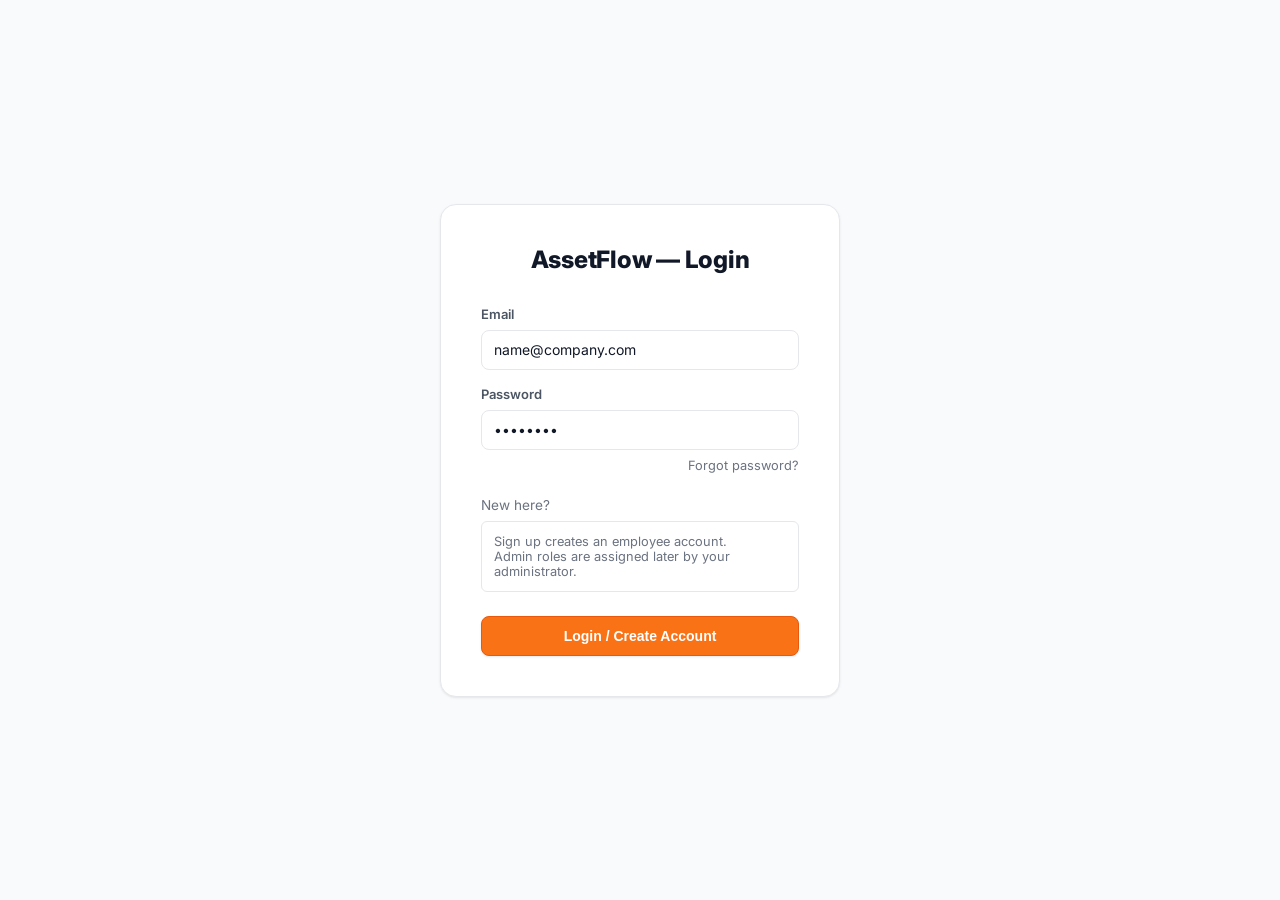
==== commit 41a7c47a: "Add standalone local backend (FastAPI + SQLite) and redesign frontend UI - Replace Odoo dependency w" ====
--- a/frontend/index.html
+++ b/frontend/index.html
@@ -22,11 +22,11 @@
             <div class="form-group">
                 <label for="login-password">Password</label>
                 <input id="login-password" type="password" class="form-control" value="••••••••">
-                <div style="text-align: right; margin-top: 8px; font-size: 0.8rem; color: var(--text-secondary); cursor: pointer;">Forgot password?</div>
+                <div style="text-align: right; margin-top: 8px; font-size: 0.8rem; color: var(--color-dark-500); cursor: pointer;">Forgot password?</div>
             </div>
             <div style="margin: 24px 0;">
-                <div style="font-size: 0.85rem; color: var(--text-secondary); margin-bottom: 8px;">New here?</div>
-                <div style="border: 1px solid var(--border-color); padding: 12px; border-radius: 6px; font-size: 0.8rem; color: var(--text-secondary);">
+                <div style="font-size: 0.85rem; color: var(--color-dark-500); margin-bottom: 8px;">New here?</div>
+                <div style="border: 1px solid var(--color-light-gray-200); padding: 12px; border-radius: 6px; font-size: 0.8rem; color: var(--color-dark-500);">
                     Sign up creates an employee account.<br>Admin roles are assigned later by your administrator.
                 </div>
             </div>
@@ -65,15 +65,15 @@
                 <div class="card-grid">
                     <div class="card">
                         <div class="card-title">Available</div>
-                        <div class="card-value" style="color: var(--accent-green);">128</div>
+                        <div class="card-value" style="color: var(--color-success);">128</div>
                     </div>
                     <div class="card">
                         <div class="card-title">Allocated</div>
-                        <div class="card-value" style="color: var(--accent-blue);">35</div>
+                        <div class="card-value" style="color: var(--color-info);">35</div>
                     </div>
                     <div class="card">
                         <div class="card-title">Under Maintenance</div>
-                        <div class="card-value" style="color: var(--accent-yellow);">4</div>
+                        <div class="card-value" style="color: var(--color-warning);">4</div>
                     </div>
                 </div>
 
@@ -105,15 +105,15 @@
                 <h3>Recent Activity</h3>
                 <div class="activity-feed">
                     <div class="activity-item">
-                        <span><span style="color: var(--accent-blue); margin-right: 8px;">●</span>Laptop AF-0114 — allocated to Priya Shah — IT dept</span>
+                        <span><span style="color: var(--color-info); margin-right: 8px;">●</span>Laptop AF-0114 — allocated to Priya Shah — IT dept</span>
                         <span class="activity-time">2m ago</span>
                     </div>
                     <div class="activity-item">
-                        <span><span style="color: var(--text-secondary); margin-right: 8px;">●</span>Room B2 — booking confirmed — 2:00 to 3:00 PM</span>
+                        <span><span style="color: var(--color-dark-500); margin-right: 8px;">●</span>Room B2 — booking confirmed — 2:00 to 3:00 PM</span>
                         <span class="activity-time">15m ago</span>
                     </div>
                     <div class="activity-item">
-                        <span><span style="color: var(--accent-green); margin-right: 8px;">●</span>Projector AF-0092 — maintenance resolved</span>
+                        <span><span style="color: var(--color-success); margin-right: 8px;">●</span>Projector AF-0092 — maintenance resolved</span>
                         <span class="activity-time">1h ago</span>
                     </div>
                 </div>
@@ -123,7 +123,7 @@
             <div id="view-org-setup" class="view-container">
                 <div class="screen-header">
                     Organization Setup
-                    <button class="btn btn-success">+ Add</button>
+                    <button class="btn btn-success" onclick="demoOrgAdd(this)">+ Add</button>
                 </div>
                 <div class="tabs" id="org-tabs">
                     <div class="tab active">Departments</div>
@@ -143,7 +143,7 @@
                             </tbody>
                         </table>
                     </div>
-                    <div style="margin-top: 12px; font-size: 0.85rem; color: var(--text-secondary);">Adding a department here also drives the picklists in Asset Registration and Allocation forms.</div>
+                    <div style="margin-top: 12px; font-size: 0.85rem; color: var(--color-dark-500);">Adding a department here also drives the picklists in Asset Registration and Allocation forms.</div>
                 </div>
 
                 <!-- Tab Panel: Categories -->
@@ -179,24 +179,24 @@
             <div id="view-assets" class="view-container">
                 <div class="screen-header">
                     Asset Registration &amp; Directory
-                    <button class="btn btn-success">+ Register Asset</button>
+                    <button class="btn btn-success" onclick="demoRegisterAsset(this)">+ Register Asset</button>
                 </div>
                 <div style="margin-bottom: 24px;">
                     <input id="asset-search-input" type="text" class="form-control" placeholder="Search by tag, name, serial or QR code..." style="margin-bottom: 12px;">
                     <div style="display: flex; gap: 8px; flex-wrap: wrap;">
-                        <button class="btn">Category</button>
-                        <button class="btn">Status</button>
-                        <button class="btn">Department</button>
+                        <button class="btn" onclick="demoToggleFilter(this)">Category</button>
+                        <button class="btn" onclick="demoToggleFilter(this)">Status</button>
+                        <button class="btn" onclick="demoToggleFilter(this)">Department</button>
                     </div>
                 </div>
                 <div class="table-container">
                     <table>
                         <thead><tr><th>Tag</th><th>Name</th><th>Category</th><th>Status</th><th>Location</th></tr></thead>
                         <tbody id="asset-table-body">
-                            <tr><td>AF-0012</td><td>Dell Laptop</td><td>Electronics</td><td><span class="badge gray">Allocated</span></td><td>Bangalore</td></tr>
-                            <tr><td>AF-0042</td><td>Epson Projector</td><td>Electronics</td><td><span class="badge yellow">Maintenance</span></td><td>HQ Floor 2</td></tr>
-                            <tr><td>AF-0201</td><td>Office Chair</td><td>Furniture</td><td><span class="badge green">Available</span></td><td>Warehouse</td></tr>
-                            <tr><td>AF-ROOM-001</td><td>Meeting Room Alpha</td><td>Meeting Rooms</td><td><span class="badge green">Available</span></td><td>First Floor</td></tr>
+                            <tr><td class=" mono\>AF-0012</td><td>Dell Laptop</td><td>Electronics</td><td><span class="badge gray">Allocated</span></td><td>Bangalore</td></tr>
+                            <tr><td class=" mono\>AF-0042</td><td>Epson Projector</td><td>Electronics</td><td><span class="badge yellow">Maintenance</span></td><td>HQ Floor 2</td></tr>
+                            <tr><td class=" mono\>AF-0201</td><td>Office Chair</td><td>Furniture</td><td><span class="badge green">Available</span></td><td>Warehouse</td></tr>
+                            <tr><td class=" mono\>AF-ROOM-001</td><td>Meeting Room Alpha</td><td>Meeting Rooms</td><td><span class="badge green">Available</span></td><td>First Floor</td></tr>
                         </tbody>
                     </table>
                 </div>
@@ -206,42 +206,40 @@
             <div id="view-allocation" class="view-container">
                 <div class="screen-header">Asset Allocation &amp; Transfer</div>
                 <div class="card">
-                    <div class="form-group">
-                        <label>Asset</label>
-                        <input type="text" class="form-control" value="AF-0114 — Dell Laptop" readonly>
-                    </div>
-                    <div class="alert-banner">
-                        ⛔ Already allocated to Priya Shah (Engineering). Direct re-allocation is blocked — submit a transfer request below.
-                    </div>
+                    <div style="display: flex; gap: 16px; margin-bottom: 16px; flex-wrap: wrap;">
+                        <div class="form-group" style="flex: 1; min-width: 200px;">
+                            <label for="transfer-asset-select">Asset</label>
+                            <select class="form-control" id="transfer-asset-select">
+                                <option value="">Select Asset...</option>
+                            </select>
+                        </div>
+                        <div class="form-group" style="flex: 1; min-width: 200px;">
+                            <label for="transfer-from-select">From Employee</label>
+                            <select class="form-control" id="transfer-from-select">
+                                <option value="">Select Employee...</option>
+                            </select>
+                        </div>
+                    </div>
+                    <div id="allocation-status-banner" class="alert-banner" style="display:none;"></div>
                     <h4 style="margin: 24px 0 16px 0;">Transfer Request</h4>
-                    <div style="display: flex; gap: 16px; margin-bottom: 16px; flex-wrap: wrap;">
-                        <div class="form-group" style="flex: 1; min-width: 200px;">
-                            <label>From</label>
-                            <input type="text" class="form-control" value="Priya Shah" readonly>
-                        </div>
-                        <div class="form-group" style="flex: 1; min-width: 200px;">
-                            <label>To</label>
-                            <select class="form-control" id="transfer-to-select">
-                                <option value="">Select Employee...</option>
-                                <option value="jigar">Jigar Vighani — IT</option>
-                                <option value="rakshit">Rakshit Dave — Finance</option>
-                                <option value="jaydev">Jaydev Bunkar — Facilities</option>
-                            </select>
-                        </div>
+                    <div class="form-group" style="min-width: 200px;">
+                        <label for="transfer-to-select">To Employee</label>
+                        <select class="form-control" id="transfer-to-select">
+                            <option value="">Select Employee...</option>
+                        </select>
                     </div>
                     <div class="form-group">
                         <label>Reason</label>
                         <textarea class="form-control" id="transfer-reason" rows="3" placeholder="Explain why this transfer is needed..."></textarea>
                     </div>
-                    <button class="btn btn-success" id="btn-submit-transfer" onclick="submitTransferRequest()">Submit Request</button>
-                    <div id="transfer-success-note" style="display:none; margin-top: 12px; color: var(--accent-green); font-size: 0.85rem;">
+                    <button class="btn btn-success" id="btn-submit-transfer" onclick="submitTransferReal()">Submit Transfer Request</button>
+                    <div id="transfer-success-note" style="display:none; margin-top: 12px; color: var(--color-success); font-size: 0.85rem;">
                         ✓ Transfer request submitted. An Asset Manager will review and approve.
                     </div>
 
                     <h4 style="margin: 32px 0 16px 0;">Allocation History</h4>
-                    <div style="font-size: 0.85rem; color: var(--text-secondary); line-height: 1.8;">
-                        Mar 12 — Allocated to Priya Shah — Engineering<br>
-                        Jan 04 — Returned by Arjun Dev — condition: good
+                    <div id="allocation-history" style="font-size: 0.85rem; color: var(--color-dark-500); line-height: 1.8;">
+                        Loading history...
                     </div>
                 </div>
             </div>
@@ -251,45 +249,43 @@
                 <div class="screen-header">Resource Booking</div>
                 <div class="card">
                     <div class="form-group">
-                        <label>Resource</label>
-                        <input type="text" class="form-control" value="Conference Room B2 — Capacity: 8 pax" readonly>
-                    </div>
-
-                    <div style="font-size: 0.85rem; font-weight: 600; color: var(--text-secondary); margin: 16px 0 8px 0; text-transform: uppercase; letter-spacing: 0.05em;">Timeline — Today</div>
-                    <div style="position: relative; margin-bottom: 24px;">
-                        <div style="display: flex; align-items: center; gap: 12px; margin-bottom: 8px; font-size: 0.85rem;">
-                            <div style="width: 55px; color: var(--text-secondary);">9:00</div>
-                            <div style="flex: 1; background: var(--accent-blue); padding: 8px 12px; border-radius: 4px; color: white; font-weight: 500;">Booked — Procurement Team (9:00 – 10:00)</div>
-                        </div>
-                        <div style="display: flex; align-items: center; gap: 12px; margin-bottom: 8px; font-size: 0.85rem;">
-                            <div style="width: 55px; color: var(--text-secondary);">10:00</div>
-                            <div style="flex: 1; border: 1px dashed var(--accent-red); padding: 8px 12px; border-radius: 4px; color: var(--accent-red); font-weight: 500;">⛔ Your request (9:30 – 11:00) — conflict, slot is unavailable</div>
-                        </div>
-                        <div style="display: flex; align-items: center; gap: 12px; margin-bottom: 8px; font-size: 0.85rem;">
-                            <div style="width: 55px; color: var(--text-secondary);">11:00</div>
-                            <div style="flex: 1; border: 1px dashed var(--accent-green); padding: 8px 12px; border-radius: 4px; color: var(--accent-green);">✓ Available from 11:00 onwards</div>
-                        </div>
+                        <label for="booking-asset-select">Resource / Bookable Asset</label>
+                        <select class="form-control" id="booking-asset-select">
+                            <option value="">Select a bookable resource...</option>
+                        </select>
+                    </div>
+
+                    <div style="font-size: 0.85rem; font-weight: 600; color: var(--color-dark-500); margin: 16px 0 8px 0; text-transform: uppercase; letter-spacing: 0.05em;">Current Bookings for Selected Resource</div>
+                    <div id="booking-timeline" style="position: relative; margin-bottom: 24px;">
+                        Select a resource above to view its bookings.
                     </div>
 
                     <button class="btn btn-success" onclick="showBookingForm()">+ Book a Slot</button>
 
-                    <div id="booking-form-area" style="display:none; margin-top: 24px; padding-top: 24px; border-top: 1px solid var(--border-color);">
+                    <div id="booking-form-area" style="display:none; margin-top: 24px; padding-top: 24px; border-top: 1px solid var(--color-light-gray-200);">
                         <h4 style="margin-bottom: 16px;">New Booking</h4>
+                        <div class="form-group">
+                            <label for="booking-employee-select">Booked By (Employee)</label>
+                            <select class="form-control" id="booking-employee-select">
+                                <option value="">Select Employee...</option>
+                            </select>
+                        </div>
                         <div style="display: flex; gap: 16px; flex-wrap: wrap;">
                             <div class="form-group" style="flex: 1; min-width: 160px;">
                                 <label>Start Time</label>
-                                <input type="datetime-local" class="form-control" value="2026-07-12T11:00">
+                                <input type="datetime-local" class="form-control" id="booking-start">
                             </div>
                             <div class="form-group" style="flex: 1; min-width: 160px;">
                                 <label>End Time</label>
-                                <input type="datetime-local" class="form-control" value="2026-07-12T12:00">
+                                <input type="datetime-local" class="form-control" id="booking-end">
                             </div>
                         </div>
                         <div class="form-group">
-                            <label>Purpose</label>
-                            <input type="text" class="form-control" placeholder="e.g. Sprint review, client meeting...">
-                        </div>
-                        <button class="btn btn-success">Confirm Booking</button>
+                            <label>Purpose / Title</label>
+                            <input type="text" class="form-control" id="booking-purpose" placeholder="e.g. Sprint review, client meeting...">
+                        </div>
+                        <div id="booking-error" style="display:none; color: var(--color-danger); font-size: 0.85rem; margin-bottom: 8px;"></div>
+                        <button class="btn btn-success" id="btn-confirm-booking" onclick="submitBookingReal(this)">Confirm Booking</button>
                     </div>
                 </div>
             </div>
@@ -298,90 +294,89 @@
             <div id="view-maintenance" class="view-container">
                 <div class="screen-header">Maintenance Management</div>
                 <div class="kanban-board">
-                    <div class="kanban-column">
+                    <div class="kanban-column" id="mnt-pending">
                         <div class="kanban-header">Pending</div>
-                        <div class="kanban-card">
-                            <div class="kanban-card-title">AF-MNT-00062</div>
-                            <div style="font-size: 0.8rem; color: var(--text-secondary); margin-top: 4px;">Projector bulb not turning on</div>
-                            <div style="margin-top: 8px;"><span class="badge yellow">Normal</span></div>
-                        </div>
-                    </div>
-                    <div class="kanban-column">
-                        <div class="kanban-header">Approved</div>
-                        <div class="kanban-card">
-                            <div class="kanban-card-title">AF-MNT-00113</div>
-                            <div style="font-size: 0.8rem; color: var(--text-secondary); margin-top: 4px;">AC unit noisy compressor</div>
-                            <div style="margin-top: 8px;"><span class="badge red">Critical</span></div>
-                        </div>
-                    </div>
-                    <div class="kanban-column">
-                        <div class="kanban-header">Technician Assigned</div>
-                        <div class="kanban-card">
-                            <div class="kanban-card-title">AF-MNT-00098</div>
-                            <div style="font-size: 0.8rem; color: var(--text-secondary); margin-top: 4px;">Forklift needs oil service</div>
-                            <div style="margin-top: 8px;"><span class="badge gray">Low</span></div>
-                        </div>
-                    </div>
-                    <div class="kanban-column">
+                    </div>
+                    <div class="kanban-column" id="mnt-in_progress">
                         <div class="kanban-header">In Progress</div>
-                        <div class="kanban-card">
-                            <div class="kanban-card-title">AF-MNT-00192</div>
-                            <div style="font-size: 0.8rem; color: var(--text-secondary); margin-top: 4px;">Printer jam, parts ordered</div>
-                            <div style="margin-top: 8px;"><span class="badge yellow">High</span></div>
-                        </div>
-                    </div>
-                    <div class="kanban-column">
+                    </div>
+                    <div class="kanban-column" id="mnt-resolved">
                         <div class="kanban-header">Resolved</div>
-                        <div class="kanban-card" style="border-color: rgba(16, 185, 129, 0.4);">
-                            <div class="kanban-card-title" style="color: var(--accent-green);">AF-MNT-01122</div>
-                            <div style="font-size: 0.8rem; color: var(--text-secondary); margin-top: 4px;">Chair repair — resolved 2 Jul</div>
-                            <div style="margin-top: 8px;"><span class="badge green">Done</span></div>
-                        </div>
                     </div>
                 </div>
             </div>
 
             <!-- ==============================  AUDIT  -->
             <div id="view-audit" class="view-container">
-                <div class="screen-header">Asset Audit</div>
+                <div class="screen-header">
+                    Asset Audit
+                    <button class="btn btn-success" id="btn-new-audit" onclick="showNewAuditForm()">+ New Audit</button>
+                </div>
+
+                <!-- New Audit Form (hidden by default) -->
+                <div id="new-audit-form-area" class="card" style="display:none; margin-bottom: 24px;">
+                    <h4 style="margin-bottom: 16px;">Create New Audit</h4>
+                    <div style="display: flex; gap: 16px; flex-wrap: wrap;">
+                        <div class="form-group" style="flex: 1; min-width: 200px;">
+                            <label for="audit-name-input">Audit Name</label>
+                            <input type="text" class="form-control" id="audit-name-input" placeholder="e.g. Q3 Audit — Engineering">
+                        </div>
+                        <div class="form-group" style="flex: 1; min-width: 200px;">
+                            <label for="audit-dept-select">Department</label>
+                            <select class="form-control" id="audit-dept-select">
+                                <option value="">All Departments</option>
+                            </select>
+                        </div>
+                    </div>
+                    <div style="display: flex; gap: 16px; flex-wrap: wrap;">
+                        <div class="form-group" style="flex: 1; min-width: 200px;">
+                            <label for="audit-auditor-select">Auditor</label>
+                            <select class="form-control" id="audit-auditor-select">
+                                <option value="">Select Auditor...</option>
+                            </select>
+                        </div>
+                        <div class="form-group" style="flex: 1; min-width: 200px;">
+                            <label for="audit-planned-date">Planned Date</label>
+                            <input type="date" class="form-control" id="audit-planned-date">
+                        </div>
+                    </div>
+                    <div style="display: flex; gap: 8px;">
+                        <button class="btn btn-success" onclick="createAuditReal()">Create Audit</button>
+                        <button class="btn" onclick="document.getElementById('new-audit-form-area').style.display='none'">Cancel</button>
+                    </div>
+                </div>
+
+                <!-- Audit Selector + Detail -->
                 <div class="card">
-                    <div style="display: flex; justify-content: space-between; align-items: flex-start; flex-wrap: wrap; gap: 8px; margin-bottom: 16px;">
-                        <div>
-                            <div style="font-weight: 600; font-size: 1rem;">Q3 Audit — Engineering Dept</div>
-                            <div style="font-size: 0.85rem; color: var(--text-secondary); margin-top: 4px;">Period: 1–15 Jul 2026 | Auditors: A. Mehra, R. Rajput</div>
-                        </div>
-                        <span class="badge yellow">In Progress</span>
-                    </div>
+                    <div style="display: flex; justify-content: space-between; align-items: center; flex-wrap: wrap; gap: 8px; margin-bottom: 16px;">
+                        <div class="form-group" style="flex: 1; min-width: 220px; margin-bottom: 0;">
+                            <label for="audit-select">Select Audit</label>
+                            <select class="form-control" id="audit-select" onchange="onAuditSelect()">
+                                <option value="">Choose an audit...</option>
+                            </select>
+                        </div>
+                        <span class="badge yellow" id="audit-state-badge">–</span>
+                    </div>
+                    <div id="audit-detail-header" style="font-size: 0.85rem; color: var(--color-dark-500); margin-bottom: 16px;"></div>
 
                     <div class="table-container" style="margin-bottom: 24px;">
                         <table>
-                            <thead><tr><th>Asset</th><th>Expected Location</th><th>Verification</th></tr></thead>
-                            <tbody>
-                                <tr>
-                                    <td>AF-0114 Dell Laptop</td><td>Desk 402</td>
-                                    <td><button class="badge gray" data-state="verified" style="border: 1px solid var(--accent-green); color: var(--accent-green); background: transparent; cursor: pointer;" onclick="toggleVerification(this)">Verified</button></td>
-                                </tr>
-                                <tr>
-                                    <td>AF-0221 Office Chair</td><td>Desk 402</td>
-                                    <td><button class="badge gray" data-state="discrepancy" style="border: 1px solid var(--accent-red); color: var(--accent-red); background: transparent; cursor: pointer;" onclick="toggleVerification(this)">Missing/Damaged</button></td>
-                                </tr>
-                                <tr>
-                                    <td>AF-9822 Monitor</td><td>Desk 403</td>
-                                    <td><button class="badge gray" data-state="pending" style="cursor: pointer;" onclick="toggleVerification(this)">Pending</button></td>
-                                </tr>
+                            <thead><tr><th>Asset</th><th>Expected Holder</th><th>Verification</th></tr></thead>
+                            <tbody id="audit-table-body">
+                                <tr><td colspan="3">Select an audit above to view its lines.</td></tr>
                             </tbody>
                         </table>
                     </div>
 
-                    <div id="audit-discrepancy-banner" class="alert-banner" style="background: rgba(245,158,11,0.1); border-color: rgba(245,158,11,0.3); color: #fbbf24;">
-                        ⚠ <span id="audit-disc-count">1 asset flagged — discrepancy report generated automatically</span>
+                    <div id="audit-discrepancy-banner" class="alert-banner" style="display:none; background: rgba(245,158,11,0.1); border-color: rgba(245,158,11,0.3); color: var(--color-warning);">
+                        ⚠ <span id="audit-disc-count">0 assets flagged</span>
                     </div>
 
                     <div style="margin-top: 24px; display: flex; gap: 12px; flex-wrap: wrap;">
                         <button class="btn btn-success" id="btn-close-audit" onclick="closeAuditCycle()">Close Audit Cycle</button>
                     </div>
-                    <div id="audit-close-note" style="display:none; margin-top: 12px; color: var(--accent-green); font-size: 0.85rem;">
-                        ✓ Audit cycle closed. Discrepancy report filed. Flagged assets updated to "Lost" state.
+                    <div id="audit-close-note" style="display:none; margin-top: 12px; color: var(--color-success); font-size: 0.85rem;">
+                        ✓ Audit cycle closed. Discrepancy report filed.
                     </div>
                 </div>
             </div>
@@ -395,26 +390,26 @@
                         <div class="card-title">Utilization by Department</div>
                         <div style="height: 140px; display: flex; align-items: flex-end; gap: 16px; margin-top: 16px; padding: 0 8px;">
                             <div style="display: flex; flex-direction: column; align-items: center; flex: 1; gap: 4px;">
-                                <div style="width: 100%; height: 60%; background: var(--accent-blue); border-radius: 2px 2px 0 0; transition: height 0.3s;"></div>
-                                <div style="font-size: 0.7rem; color: var(--text-secondary);">IT</div>
+                                <div style="width: 100%; height: 60%; background: var(--color-info); border-radius: 2px 2px 0 0; transition: height 0.3s;"></div>
+                                <div style="font-size: 0.7rem; color: var(--color-dark-500);">IT</div>
                             </div>
                             <div style="display: flex; flex-direction: column; align-items: center; flex: 1; gap: 4px;">
-                                <div style="width: 100%; height: 90%; background: var(--accent-blue); border-radius: 2px 2px 0 0;"></div>
-                                <div style="font-size: 0.7rem; color: var(--text-secondary);">Ops</div>
+                                <div style="width: 100%; height: 90%; background: var(--color-info); border-radius: 2px 2px 0 0;"></div>
+                                <div style="font-size: 0.7rem; color: var(--color-dark-500);">Ops</div>
                             </div>
                             <div style="display: flex; flex-direction: column; align-items: center; flex: 1; gap: 4px;">
-                                <div style="width: 100%; height: 40%; background: var(--accent-blue); border-radius: 2px 2px 0 0;"></div>
-                                <div style="font-size: 0.7rem; color: var(--text-secondary);">Finance</div>
+                                <div style="width: 100%; height: 40%; background: var(--color-info); border-radius: 2px 2px 0 0;"></div>
+                                <div style="font-size: 0.7rem; color: var(--color-dark-500);">Finance</div>
                             </div>
                             <div style="display: flex; flex-direction: column; align-items: center; flex: 1; gap: 4px;">
-                                <div style="width: 100%; height: 75%; background: var(--accent-blue); border-radius: 2px 2px 0 0;"></div>
-                                <div style="font-size: 0.7rem; color: var(--text-secondary);">Facilities</div>
+                                <div style="width: 100%; height: 75%; background: var(--color-info); border-radius: 2px 2px 0 0;"></div>
+                                <div style="font-size: 0.7rem; color: var(--color-dark-500);">Facilities</div>
                             </div>
                         </div>
                     </div>
                     <div class="card" style="flex: 1; min-width: 250px;">
                         <div class="card-title">Maintenance Frequency</div>
-                        <div style="height: 140px; margin-top: 16px; color: var(--accent-blue);">
+                        <div style="height: 140px; margin-top: 16px; color: var(--color-info);">
                             <svg width="100%" height="100%" viewBox="0 0 200 120" preserveAspectRatio="none">
                                 <defs>
                                     <linearGradient id="lineGrad" x1="0" y1="0" x2="0" y2="1">
@@ -433,16 +428,16 @@
                     <div class="card">
                         <div class="card-title" style="margin-bottom: 12px;">Most Used Assets</div>
                         <div style="font-size: 0.85rem; line-height: 2;">
-                            <div style="display: flex; justify-content: space-between;"><span>Room B2</span><span style="color: var(--accent-green);">24 bookings</span></div>
-                            <div style="display: flex; justify-content: space-between;"><span>Van AF-332</span><span style="color: var(--accent-green);">21 trips</span></div>
-                            <div style="display: flex; justify-content: space-between;"><span>Projector AF-228</span><span style="color: var(--accent-green);">18 uses</span></div>
+                            <div style="display: flex; justify-content: space-between;"><span>Room B2</span><span style="color: var(--color-success);">24 bookings</span></div>
+                            <div style="display: flex; justify-content: space-between;"><span>Van AF-332</span><span style="color: var(--color-success);">21 trips</span></div>
+                            <div style="display: flex; justify-content: space-between;"><span>Projector AF-228</span><span style="color: var(--color-success);">18 uses</span></div>
                         </div>
                     </div>
                     <div class="card">
                         <div class="card-title" style="margin-bottom: 12px;">Idle Assets (Flag for Review)</div>
                         <div style="font-size: 0.85rem; line-height: 2;">
-                            <div style="display: flex; justify-content: space-between;"><span>Scanner AF-0021</span><span style="color: var(--accent-red);">120 days</span></div>
-                            <div style="display: flex; justify-content: space-between;"><span>Chair AF-2410</span><span style="color: var(--accent-yellow);">45 days</span></div>
+                            <div style="display: flex; justify-content: space-between;"><span>Scanner AF-0021</span><span style="color: var(--color-danger);">120 days</span></div>
+                            <div style="display: flex; justify-content: space-between;"><span>Chair AF-2410</span><span style="color: var(--color-warning);">45 days</span></div>
                         </div>
                     </div>
                 </div>
@@ -462,27 +457,27 @@
                 <div class="card">
                     <div class="activity-feed" style="margin-top: 0;">
                         <div class="activity-item" data-type="approval">
-                            <span><span style="color: var(--accent-blue); margin-right: 8px;">●</span>Laptop AF-0114 assigned to Priya Shah</span>
+                            <span><span style="color: var(--color-info); margin-right: 8px;">●</span>Laptop AF-0114 assigned to Priya Shah</span>
                             <span class="activity-time">2m ago</span>
                         </div>
                         <div class="activity-item" data-type="approval">
-                            <span><span style="color: var(--accent-green); margin-right: 8px;">●</span>Maintenance request AF-0022 approved</span>
+                            <span><span style="color: var(--color-success); margin-right: 8px;">●</span>Maintenance request AF-0022 approved</span>
                             <span class="activity-time">15m ago</span>
                         </div>
                         <div class="activity-item" data-type="booking">
-                            <span><span style="color: var(--text-secondary); margin-right: 8px;">●</span>Booking confirmed: Room B2 — 2:00 to 3:00 PM</span>
+                            <span><span style="color: var(--color-dark-500); margin-right: 8px;">●</span>Booking confirmed: Room B2 — 2:00 to 3:00 PM</span>
                             <span class="activity-time">1h ago</span>
                         </div>
                         <div class="activity-item" data-type="approval">
-                            <span><span style="color: var(--accent-blue); margin-right: 8px;">●</span>Transfer approved: AF-0033 to Facilities dept</span>
+                            <span><span style="color: var(--color-info); margin-right: 8px;">●</span>Transfer approved: AF-0033 to Facilities dept</span>
                             <span class="activity-time">2h ago</span>
                         </div>
                         <div class="activity-item" data-type="alert">
-                            <span><span style="color: var(--accent-red); margin-right: 8px;">●</span>Overdue return: AF-0021 was due 3 days ago</span>
+                            <span><span style="color: var(--color-danger); margin-right: 8px;">●</span>Overdue return: AF-0021 was due 3 days ago</span>
                             <span class="activity-time">1d ago</span>
                         </div>
                         <div class="activity-item" data-type="alert">
-                            <span><span style="color: var(--accent-yellow); margin-right: 8px;">●</span>Audit discrepancy flagged: AF-0098 damaged</span>
+                            <span><span style="color: var(--color-warning); margin-right: 8px;">●</span>Audit discrepancy flagged: AF-0098 damaged</span>
                             <span class="activity-time">2d ago</span>
                         </div>
                     </div>
--- a/frontend/style.css
+++ b/frontend/style.css
@@ -1,18 +1,70 @@
-@import url('https://fonts.googleapis.com/css2?family=Inter:wght@300;400;500;600;700&display=swap');
+@import url('https://fonts.googleapis.com/css2?family=Inter:wght@300;400;500;600;700;800&family=JetBrains+Mono:wght@400;500&display=swap');
 
 :root {
-    --bg-main: #0f1011;
-    --bg-card: #18191c;
-    --bg-card-hover: #1e1f23;
-    --text-primary: #e0e0e0;
-    --text-secondary: #909090;
-    --border-color: rgba(255, 255, 255, 0.08);
-    --accent-blue: #3b82f6;
-    --accent-green: #10b981;
-    --accent-red: #ef4444;
-    --accent-yellow: #f59e0b;
-    --glass-bg: rgba(24, 25, 28, 0.7);
-    --glass-border: rgba(255, 255, 255, 0.05);
+  /* ===== Brand ===== */
+  --color-primary: #F97316;
+  --color-primary-dark: #EA580C;
+  --color-primary-darker: #C2410C;
+  --color-primary-light: #FFEDD5;
+  --color-primary-lighter: #FFF7ED;
+
+  /* ===== Neutrals ===== */
+  --color-dark: #374151;
+  --color-dark-900: #111827;
+  --color-dark-700: #4B5563;
+  --color-dark-500: #6B7280;
+  --color-dark-300: #9CA3AF;
+  --color-light-gray: #F3F4F6;
+  --color-light-gray-200: #E5E7EB;
+  --color-light-gray-100: #F9FAFB;
+  --color-white: #FFFFFF;
+
+  /* ===== Semantic ===== */
+  --color-success: #22C55E;
+  --color-success-bg: #DCFCE7;
+  --color-success-dark: #16A34A;
+  --color-warning: #F59E0B;
+  --color-warning-bg: #FEF3C7;
+  --color-warning-dark: #D97706;
+  --color-danger: #EF4444;
+  --color-danger-bg: #FEE2E2;
+  --color-danger-dark: #DC2626;
+  --color-info: #3B82F6;
+  --color-info-bg: #DBEAFE;
+
+  /* ===== Spacing — 8pt system ===== */
+  --sp-1: 4px;
+  --sp-2: 8px;
+  --sp-3: 12px;
+  --sp-4: 16px;
+  --sp-5: 20px;
+  --sp-6: 24px;
+  --sp-8: 32px;
+  --sp-10: 40px;
+  --sp-12: 48px;
+  --sp-16: 64px;
+
+  /* ===== Radius ===== */
+  --radius-sm: 8px;
+  --radius-md: 12px;
+  --radius-lg: 16px;
+  --radius-xl: 20px;
+  --radius-full: 999px;
+
+  /* ===== Shadows ===== */
+  --shadow-xs: 0 1px 2px rgba(17, 24, 39, 0.04);
+  --shadow-sm: 0 1px 3px rgba(17, 24, 39, 0.06), 0 1px 2px rgba(17,24,39,0.04);
+  --shadow-md: 0 4px 12px rgba(17, 24, 39, 0.08);
+  --shadow-lg: 0 12px 28px rgba(17, 24, 39, 0.10);
+  --shadow-focus: 0 0 0 4px rgba(249, 115, 22, 0.16);
+  --shadow-error-focus: 0 0 0 4px rgba(239, 68, 68, 0.16);
+  --shadow-glass: 0 8px 32px rgba(17, 24, 39, 0.10);
+
+  /* ===== Motion ===== */
+  --ease: cubic-bezier(0.4, 0, 0.2, 1);
+  --dur-fast: 120ms;
+  --dur-base: 200ms;
+  --dur-slow: 320ms;
 }
 
 * {
@@ -23,64 +75,75 @@
 
 body {
     font-family: 'Inter', sans-serif;
-    background-color: var(--bg-main);
-    color: var(--text-primary);
+    background-color: var(--color-light-gray);
+    color: var(--color-dark-900);
     display: flex;
     height: 100vh;
     overflow: hidden;
 }
 
+.mono {
+    font-family: 'JetBrains Mono', monospace;
+}
+
 /* Glassmorphism utility */
 .glass {
-    background: var(--glass-bg);
+    background: rgba(255, 255, 255, 0.85);
     backdrop-filter: blur(12px);
     -webkit-backdrop-filter: blur(12px);
-    border: 1px solid var(--glass-border);
+    border: 1px solid var(--color-light-gray-200);
+    box-shadow: var(--shadow-glass);
 }
 
 /* Sidebar */
 .sidebar {
     width: 250px;
     height: 100vh;
-    background-color: var(--bg-card);
-    border-right: 1px solid var(--border-color);
+    background-color: var(--color-dark-900);
+    border-right: 1px solid var(--color-dark-900);
     display: flex;
     flex-direction: column;
-    padding: 24px 16px;
-    transition: transform 0.3s ease;
+    padding: var(--sp-6) var(--sp-4);
+    transition: transform var(--dur-base) var(--ease);
 }
 
 .sidebar-header {
-    font-size: 1.25rem;
+    font-size: 20px;
     font-weight: 700;
-    margin-bottom: 32px;
-    padding-left: 12px;
-    color: #fff;
+    margin-bottom: var(--sp-8);
+    padding-left: var(--sp-3);
+    color: var(--color-white);
     display: flex;
     align-items: center;
-    gap: 12px;
+    gap: var(--sp-3);
+    letter-spacing: -0.01em;
 }
 
 .sidebar-nav {
     display: flex;
     flex-direction: column;
-    gap: 8px;
+    gap: var(--sp-2);
 }
 
 .nav-item {
-    padding: 10px 12px;
-    border-radius: 6px;
-    color: var(--text-secondary);
+    padding: var(--sp-3);
+    border-radius: var(--radius-sm);
+    color: var(--color-dark-300);
     text-decoration: none;
-    font-weight: 500;
-    font-size: 0.9rem;
+    font-weight: 600;
+    font-size: 14px;
     cursor: pointer;
-    transition: all 0.2s ease;
-}
-
-.nav-item:hover, .nav-item.active {
-    background-color: var(--bg-card-hover);
-    color: #fff;
+    transition: all var(--dur-fast) var(--ease);
+}
+
+.nav-item:hover {
+    background-color: var(--color-dark-700);
+    color: var(--color-white);
+}
+
+.nav-item.active {
+    background-color: var(--color-primary);
+    color: var(--color-white);
 }
 
 /* Main Content */
@@ -88,12 +151,12 @@
     flex: 1;
     height: 100vh;
     overflow-y: auto;
-    padding: 32px;
+    padding: var(--sp-8);
 }
 
 .view-container {
     display: none;
-    animation: fadeIn 0.3s ease;
+    animation: fadeIn var(--dur-base) var(--ease);
 }
 
 .view-container.active {
@@ -107,105 +170,173 @@
 
 /* Screen Headers */
 .screen-header {
-    font-size: 1.5rem;
-    font-weight: 600;
-    margin-bottom: 24px;
+    font-size: 36px;
+    font-weight: 800;
+    letter-spacing: -0.02em;
+    margin-bottom: var(--sp-6);
     display: flex;
     justify-content: space-between;
     align-items: center;
+    color: var(--color-dark-900);
+}
+
+h3 {
+    font-size: 24px;
+    font-weight: 700;
+    letter-spacing: -0.01em;
+    margin: var(--sp-8) 0 var(--sp-4) 0;
+    color: var(--color-dark-900);
+}
+
+h4 {
+    font-size: 20px;
+    font-weight: 600;
+    margin: var(--sp-6) 0 var(--sp-4) 0;
+    color: var(--color-dark-900);
 }
 
 /* Cards & Layout */
 .card-grid {
     display: grid;
     grid-template-columns: repeat(auto-fit, minmax(200px, 1fr));
-    gap: 16px;
-    margin-bottom: 24px;
+    gap: var(--sp-4);
+    margin-bottom: var(--sp-6);
 }
 
 .card {
-    background-color: var(--bg-card);
-    border: 1px solid var(--border-color);
-    border-radius: 8px;
-    padding: 20px;
-    transition: transform 0.2s ease, border-color 0.2s ease;
+    background-color: var(--color-white);
+    border: 1px solid var(--color-light-gray-200);
+    border-radius: var(--radius-lg);
+    padding: var(--sp-5);
+    box-shadow: var(--shadow-sm);
+    transition: transform var(--dur-base) var(--ease), box-shadow var(--dur-base) var(--ease);
 }
 
 .card:hover {
     transform: translateY(-2px);
-    border-color: rgba(255, 255, 255, 0.15);
+    box-shadow: var(--shadow-md);
 }
 
 .card-title {
-    font-size: 0.85rem;
-    color: var(--text-secondary);
-    margin-bottom: 8px;
+    font-size: 14px;
+    font-weight: 600;
+    color: var(--color-dark-500);
+    margin-bottom: var(--sp-2);
 }
 
 .card-value {
-    font-size: 1.75rem;
+    font-size: 32px;
     font-weight: 700;
-    color: #fff;
+    color: var(--color-dark-900);
+    font-family: 'JetBrains Mono', monospace;
 }
 
 /* Red Banner */
 .alert-banner {
-    background-color: rgba(239, 68, 68, 0.1);
-    border: 1px solid rgba(239, 68, 68, 0.3);
-    color: #fca5a5;
-    padding: 12px 16px;
-    border-radius: 6px;
-    margin-bottom: 24px;
+    background-color: var(--color-warning-bg);
+    border: 1px solid var(--color-warning);
+    color: var(--color-warning-dark);
+    padding: var(--sp-3) var(--sp-4);
+    border-radius: var(--radius-sm);
+    margin-bottom: var(--sp-6);
     display: flex;
     align-items: center;
-    gap: 12px;
-    font-size: 0.9rem;
+    gap: var(--sp-3);
+    font-size: 14px;
     font-weight: 500;
 }
 
 /* Buttons */
 .btn {
+    display: inline-flex;
+    align-items: center;
+    justify-content: center;
+    height: 40px;
+    background-color: var(--color-white);
+    border: 1.5px solid var(--color-light-gray-200);
+    color: var(--color-dark-900);
+    padding: 0 var(--sp-4);
+    border-radius: var(--radius-sm);
+    font-size: 14px;
+    font-weight: 600;
+    cursor: pointer;
+    transition: all var(--dur-fast) var(--ease);
+    box-shadow: var(--shadow-xs);
+}
+
+.btn:hover:not(:disabled) {
+    background-color: var(--color-light-gray-100);
+    transform: translateY(-1px);
+    box-shadow: var(--shadow-sm);
+}
+
+.btn-primary, .btn-success {
+    background-color: var(--color-primary);
+    color: var(--color-white);
+    border: 1.5px solid var(--color-primary-dark);
+    box-shadow: var(--shadow-sm);
+}
+
+.btn-primary:hover:not(:disabled), .btn-success:hover:not(:disabled) {
+    background-color: var(--color-primary-dark);
+    border-color: var(--color-primary-darker);
+    transform: translateY(-1px);
+    box-shadow: var(--shadow-md);
+}
+
+.btn-danger {
+    background-color: var(--color-danger);
+    color: var(--color-white);
+    border: 1.5px solid var(--color-danger-dark);
+    box-shadow: var(--shadow-sm);
+}
+
+.btn-danger:hover:not(:disabled) {
+    background-color: var(--color-danger-dark);
+    border-color: var(--color-danger-dark);
+    transform: translateY(-1px);
+    box-shadow: var(--shadow-md);
+}
+
+.btn-outline-danger {
+    background-color: var(--color-white);
+    color: var(--color-danger-dark);
+    border: 1.5px solid var(--color-danger);
+}
+
+.btn-outline-danger:hover:not(:disabled) {
+    background-color: var(--color-danger-bg);
+}
+
+.btn-ghost {
     background-color: transparent;
-    border: 1px solid var(--border-color);
-    color: var(--text-primary);
-    padding: 8px 16px;
-    border-radius: 6px;
-    font-size: 0.85rem;
-    font-weight: 500;
-    cursor: pointer;
-    transition: all 0.2s ease;
-}
-
-.btn:hover {
-    background-color: var(--bg-card-hover);
-}
-
-.btn-primary {
-    background-color: var(--text-primary);
-    color: var(--bg-main);
-    border: none;
-}
-
-.btn-primary:hover {
-    background-color: #fff;
-}
-
-.btn-success {
-    background-color: rgba(16, 185, 129, 0.15);
-    color: #34d399;
-    border: 1px solid rgba(16, 185, 129, 0.3);
-}
-
-.btn-success:hover {
-    background-color: rgba(16, 185, 129, 0.25);
+    border-color: transparent;
+    box-shadow: none;
+}
+
+.btn-ghost:hover:not(:disabled) {
+    background-color: var(--color-light-gray-200);
+    box-shadow: none;
+    transform: none;
+}
+
+.btn:disabled {
+    opacity: 0.5;
+    cursor: not-allowed;
+    background-color: var(--color-light-gray-200);
+    color: var(--color-dark-500);
+    border-color: var(--color-light-gray-200);
+    box-shadow: none;
+    transform: none;
 }
 
 /* Tables */
 .table-container {
-    background-color: var(--bg-card);
-    border: 1px solid var(--border-color);
-    border-radius: 8px;
+    background-color: var(--color-white);
+    border: 1px solid var(--color-light-gray-200);
+    border-radius: var(--radius-lg);
     overflow: hidden;
+    box-shadow: var(--shadow-sm);
 }
 
 table {
@@ -214,19 +345,28 @@
 }
 
 th, td {
-    padding: 12px 16px;
+    padding: var(--sp-3) var(--sp-4);
     text-align: left;
-    border-bottom: 1px solid var(--border-color);
-    font-size: 0.9rem;
+    border-bottom: 1px solid var(--color-light-gray-200);
+    font-size: 14px;
+    color: var(--color-dark-900);
 }
 
 th {
-    color: var(--text-secondary);
-    font-weight: 500;
-    font-size: 0.8rem;
+    color: var(--color-dark-500);
+    font-weight: 600;
+    font-size: 12px;
     text-transform: uppercase;
     letter-spacing: 0.05em;
-    background-color: rgba(0,0,0,0.2);
+    background-color: var(--color-light-gray-100);
+}
+
+tbody tr {
+    transition: background-color var(--dur-fast) var(--ease);
+}
+
+tbody tr:hover {
+    background-color: var(--color-light-gray-100);
 }
 
 tr:last-child td {
@@ -235,135 +375,193 @@
 
 /* Badges */
 .badge {
-    padding: 4px 8px;
-    border-radius: 4px;
-    font-size: 0.75rem;
-    font-weight: 600;
-}
-
-.badge.green {
-    background-color: rgba(16, 185, 129, 0.15);
-    color: #34d399;
-}
-
-.badge.red {
-    background-color: rgba(239, 68, 68, 0.15);
-    color: #fca5a5;
-}
-
-.badge.yellow {
-    background-color: rgba(245, 158, 11, 0.15);
-    color: #fbbf24;
-}
-
-.badge.gray {
-    background-color: rgba(255, 255, 255, 0.1);
-    color: var(--text-secondary);
+    display: inline-flex;
+    align-items: center;
+    gap: 6px;
+    padding: 4px 10px;
+    border-radius: var(--radius-full);
+    font-size: 12px;
+    font-weight: 600;
+    background-color: var(--color-light-gray-200);
+    color: var(--color-dark-700);
+    border: none;
+}
+
+.badge::before {
+    content: '';
+    display: block;
+    width: 6px;
+    height: 6px;
+    border-radius: var(--radius-full);
+    background-color: currentColor;
+}
+
+.badge.green, .badge.success {
+    background-color: var(--color-success-bg);
+    color: var(--color-success-dark);
+}
+
+.badge.red, .badge.danger {
+    background-color: var(--color-danger-bg);
+    color: var(--color-danger-dark);
+}
+
+.badge.yellow, .badge.warning {
+    background-color: var(--color-warning-bg);
+    color: var(--color-warning-dark);
+}
+
+.badge.blue, .badge.info {
+    background-color: var(--color-info-bg);
+    color: var(--color-info);
+}
+
+.badge.gray, .badge.neutral {
+    background-color: var(--color-light-gray-200);
+    color: var(--color-dark-700);
 }
 
 /* Tabs */
 .tabs {
     display: flex;
-    gap: 16px;
-    margin-bottom: 24px;
-    border-bottom: 1px solid var(--border-color);
+    gap: var(--sp-6);
+    margin-bottom: var(--sp-6);
+    border-bottom: 1px solid var(--color-light-gray-200);
 }
 
 .tab {
-    padding: 8px 0;
-    color: var(--text-secondary);
+    padding: var(--sp-2) 0;
+    color: var(--color-dark-500);
     cursor: pointer;
     border-bottom: 2px solid transparent;
-    font-weight: 500;
-    font-size: 0.9rem;
+    font-weight: 600;
+    font-size: 14px;
     margin-bottom: -1px;
+    transition: all var(--dur-fast) var(--ease);
+}
+
+.tab:hover {
+    color: var(--color-dark-900);
 }
 
 .tab.active {
-    color: #fff;
-    border-bottom-color: #fff;
+    color: var(--color-primary);
+    border-bottom-color: var(--color-primary);
 }
 
 /* Forms */
 .form-group {
-    margin-bottom: 16px;
+    margin-bottom: var(--sp-4);
 }
 
 .form-group label {
     display: block;
-    margin-bottom: 8px;
-    font-size: 0.85rem;
-    color: var(--text-secondary);
+    margin-bottom: var(--sp-2);
+    font-size: 13px;
+    font-weight: 600;
+    color: var(--color-dark-700);
 }
 
 .form-control {
     width: 100%;
-    padding: 10px 12px;
-    background-color: rgba(0,0,0,0.2);
-    border: 1px solid var(--border-color);
-    border-radius: 6px;
-    color: #fff;
+    height: 40px;
+    padding: 0 var(--sp-3);
+    background-color: var(--color-white);
+    border: 1.5px solid var(--color-light-gray-200);
+    border-radius: var(--radius-sm);
+    color: var(--color-dark-900);
     font-family: inherit;
-    transition: border-color 0.2s ease;
+    font-size: 14px;
+    transition: all var(--dur-fast) var(--ease);
+}
+
+textarea.form-control {
+    height: auto;
+    padding: var(--sp-3);
 }
 
 .form-control:focus {
     outline: none;
-    border-color: var(--text-secondary);
+    border-color: var(--color-primary);
+    box-shadow: var(--shadow-focus);
+}
+
+.form-control.error {
+    border-color: var(--color-danger);
+}
+
+.form-control.error:focus {
+    box-shadow: var(--shadow-error-focus);
+}
+
+.form-control:disabled {
+    background-color: var(--color-light-gray-100);
+    color: var(--color-dark-500);
+    cursor: not-allowed;
 }
 
 /* Kanban Board */
 .kanban-board {
     display: flex;
-    gap: 16px;
+    gap: var(--sp-4);
     overflow-x: auto;
-    padding-bottom: 16px;
+    padding-bottom: var(--sp-4);
 }
 
 .kanban-column {
     flex: 1;
     min-width: 250px;
-    background-color: rgba(0,0,0,0.1);
-    border: 1px solid var(--border-color);
-    border-radius: 8px;
-    padding: 16px;
+    background-color: var(--color-light-gray-100);
+    border: 1px solid var(--color-light-gray-200);
+    border-radius: var(--radius-md);
+    padding: var(--sp-4);
 }
 
 .kanban-header {
-    font-size: 0.85rem;
-    font-weight: 600;
-    color: var(--text-secondary);
-    margin-bottom: 16px;
+    font-size: 12px;
+    font-weight: 600;
+    color: var(--color-dark-500);
+    margin-bottom: var(--sp-4);
     text-transform: uppercase;
     letter-spacing: 0.05em;
 }
 
 .kanban-card {
-    background-color: var(--bg-card);
-    border: 1px solid var(--border-color);
-    border-radius: 6px;
-    padding: 12px;
-    margin-bottom: 12px;
-    font-size: 0.85rem;
+    background-color: var(--color-white);
+    border: 1px solid var(--color-light-gray-200);
+    border-radius: var(--radius-sm);
+    padding: var(--sp-3);
+    margin-bottom: var(--sp-3);
+    font-size: 14px;
+    box-shadow: var(--shadow-xs);
+    cursor: pointer;
+    transition: transform var(--dur-fast) var(--ease), box-shadow var(--dur-fast) var(--ease);
+}
+
+.kanban-card:hover {
+    transform: translateY(-2px);
+    box-shadow: var(--shadow-sm);
 }
 
 .kanban-card-title {
     font-weight: 600;
-    color: #fff;
-    margin-bottom: 4px;
+    color: var(--color-dark-900);
+    margin-bottom: var(--sp-1);
+    font-family: 'JetBrains Mono', monospace;
+    font-size: 13px;
 }
 
 /* Activity Feed */
 .activity-feed {
-    margin-top: 32px;
+    margin-top: var(--sp-6);
 }
 
 .activity-item {
     display: flex;
     justify-content: space-between;
-    padding: 12px 0;
-    border-bottom: 1px solid var(--border-color);
-    font-size: 0.85rem;
+    padding: var(--sp-3) 0;
+    border-bottom: 1px solid var(--color-light-gray-200);
+    font-size: 14px;
 }
 
 .activity-item:last-child {
@@ -371,7 +569,9 @@
 }
 
 .activity-time {
-    color: var(--text-secondary);
+    color: var(--color-dark-500);
+    font-family: 'JetBrains Mono', monospace;
+    font-size: 12px;
 }
 
 /* Login Screen specific */
@@ -381,18 +581,24 @@
     align-items: center;
     height: 100vh;
     width: 100vw;
-    background-color: var(--bg-main);
+    background-color: var(--color-light-gray-100);
 }
 
 .login-card {
     width: 100%;
     max-width: 400px;
-    padding: 40px;
+    padding: var(--sp-10);
 }
 
 .login-title {
     text-align: center;
-    font-size: 1.5rem;
-    margin-bottom: 32px;
-    font-weight: 700;
-}
+    font-size: 24px;
+    margin-bottom: var(--sp-8);
+    font-weight: 800;
+    letter-spacing: -0.01em;
+    color: var(--color-dark-900);
+}
+
+.view-container.active.login-container {
+    display: flex;
+}
